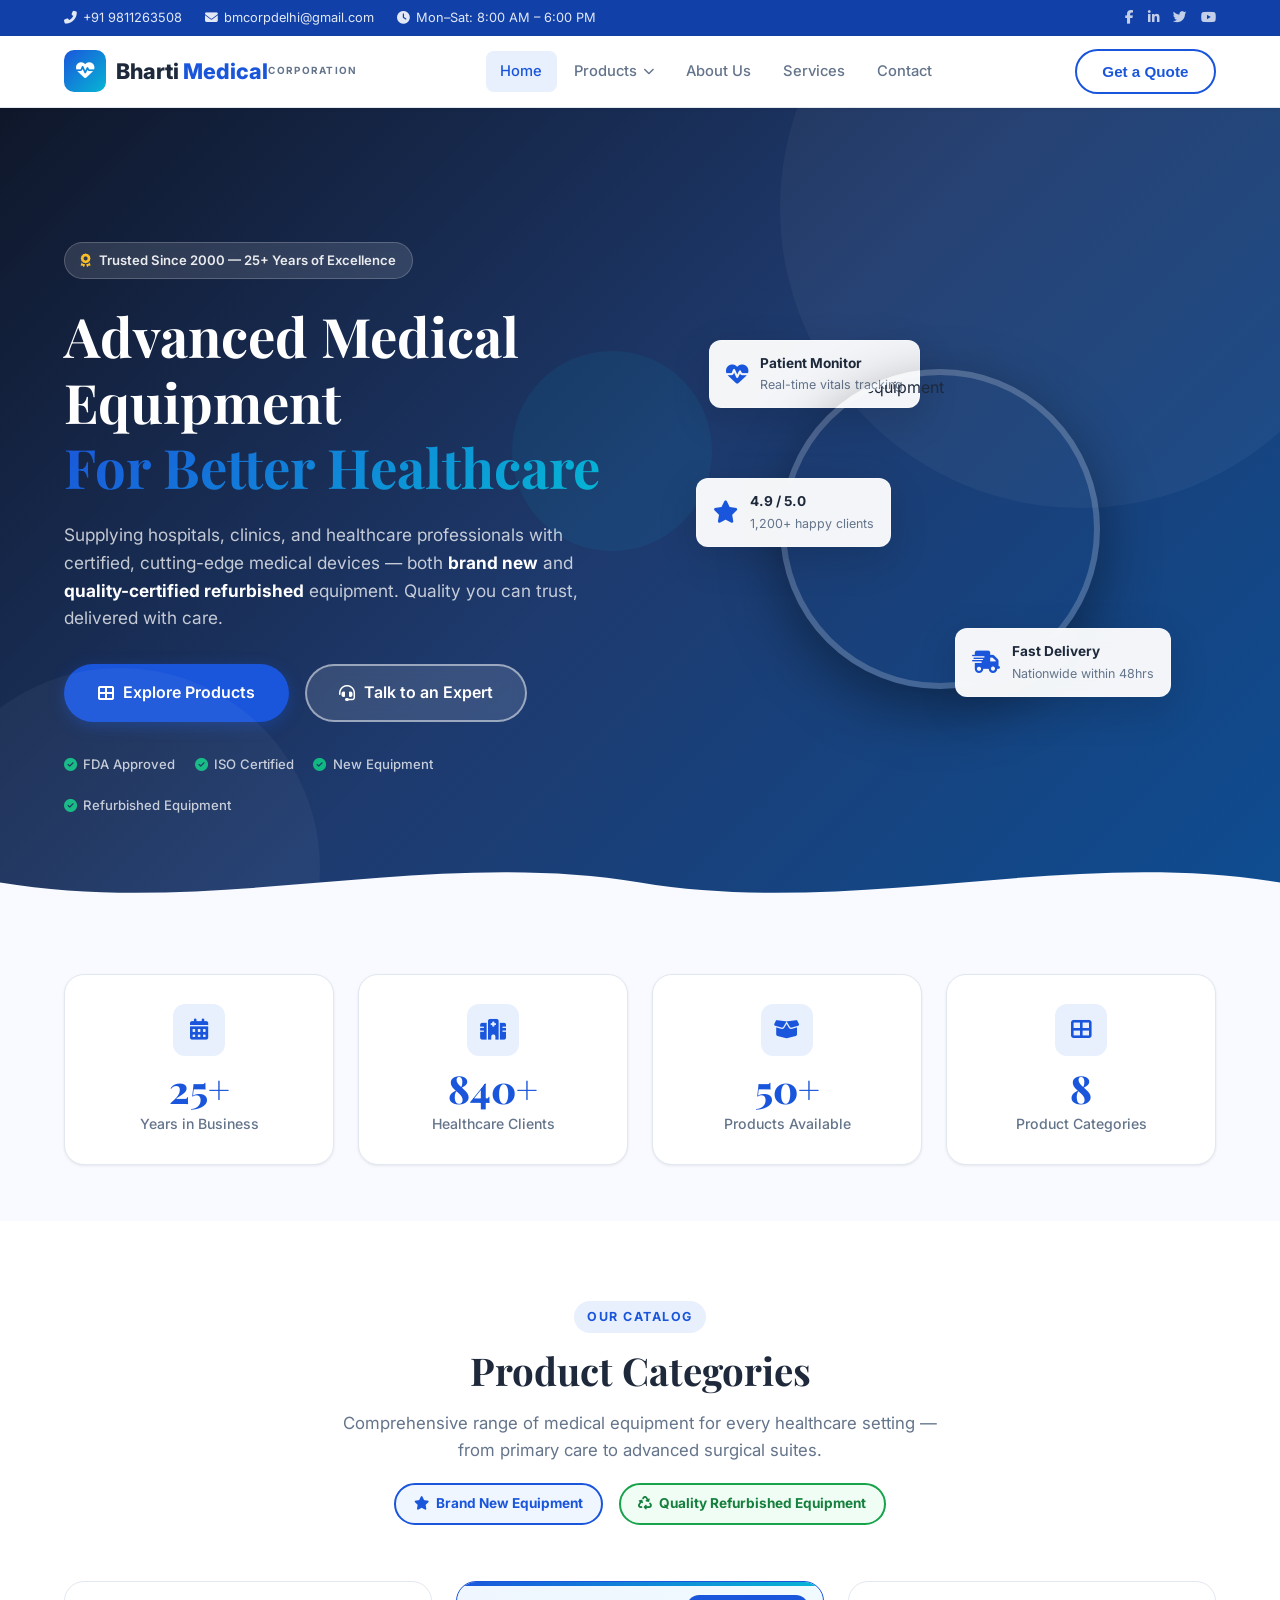
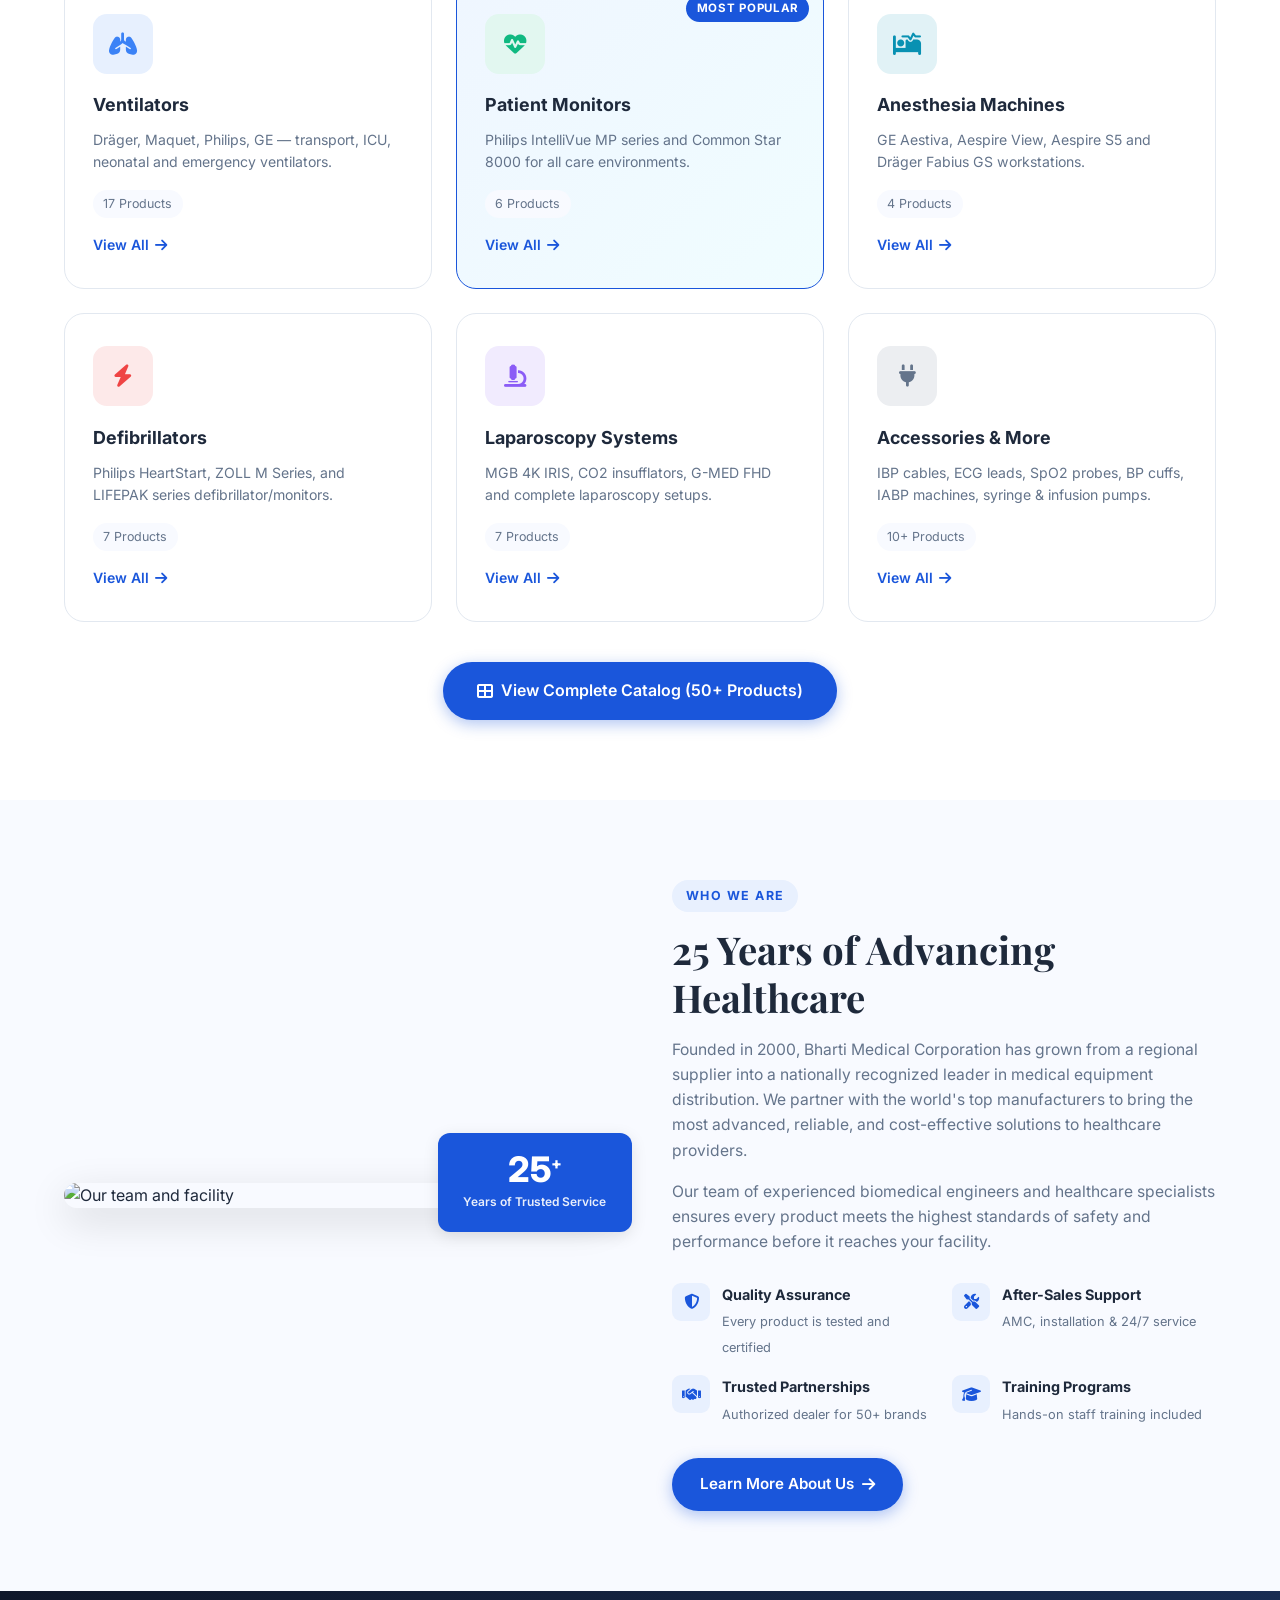
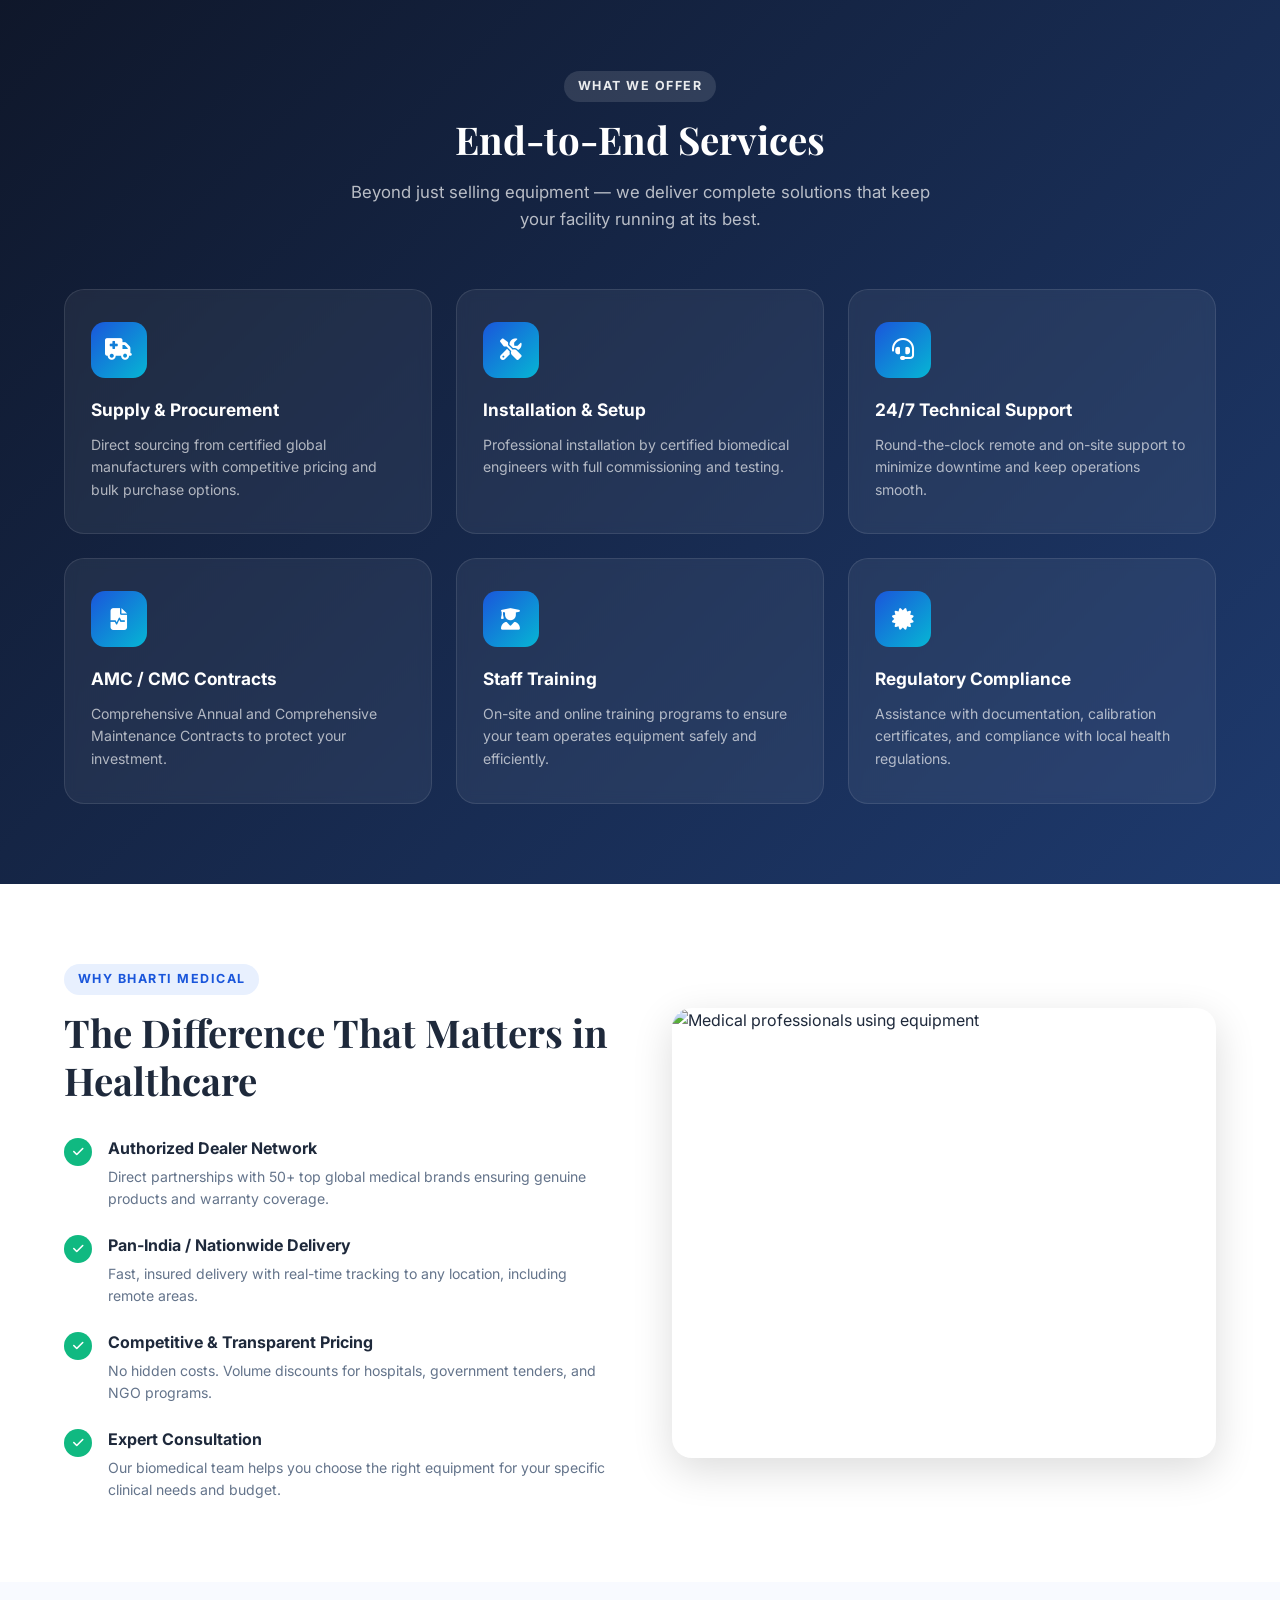
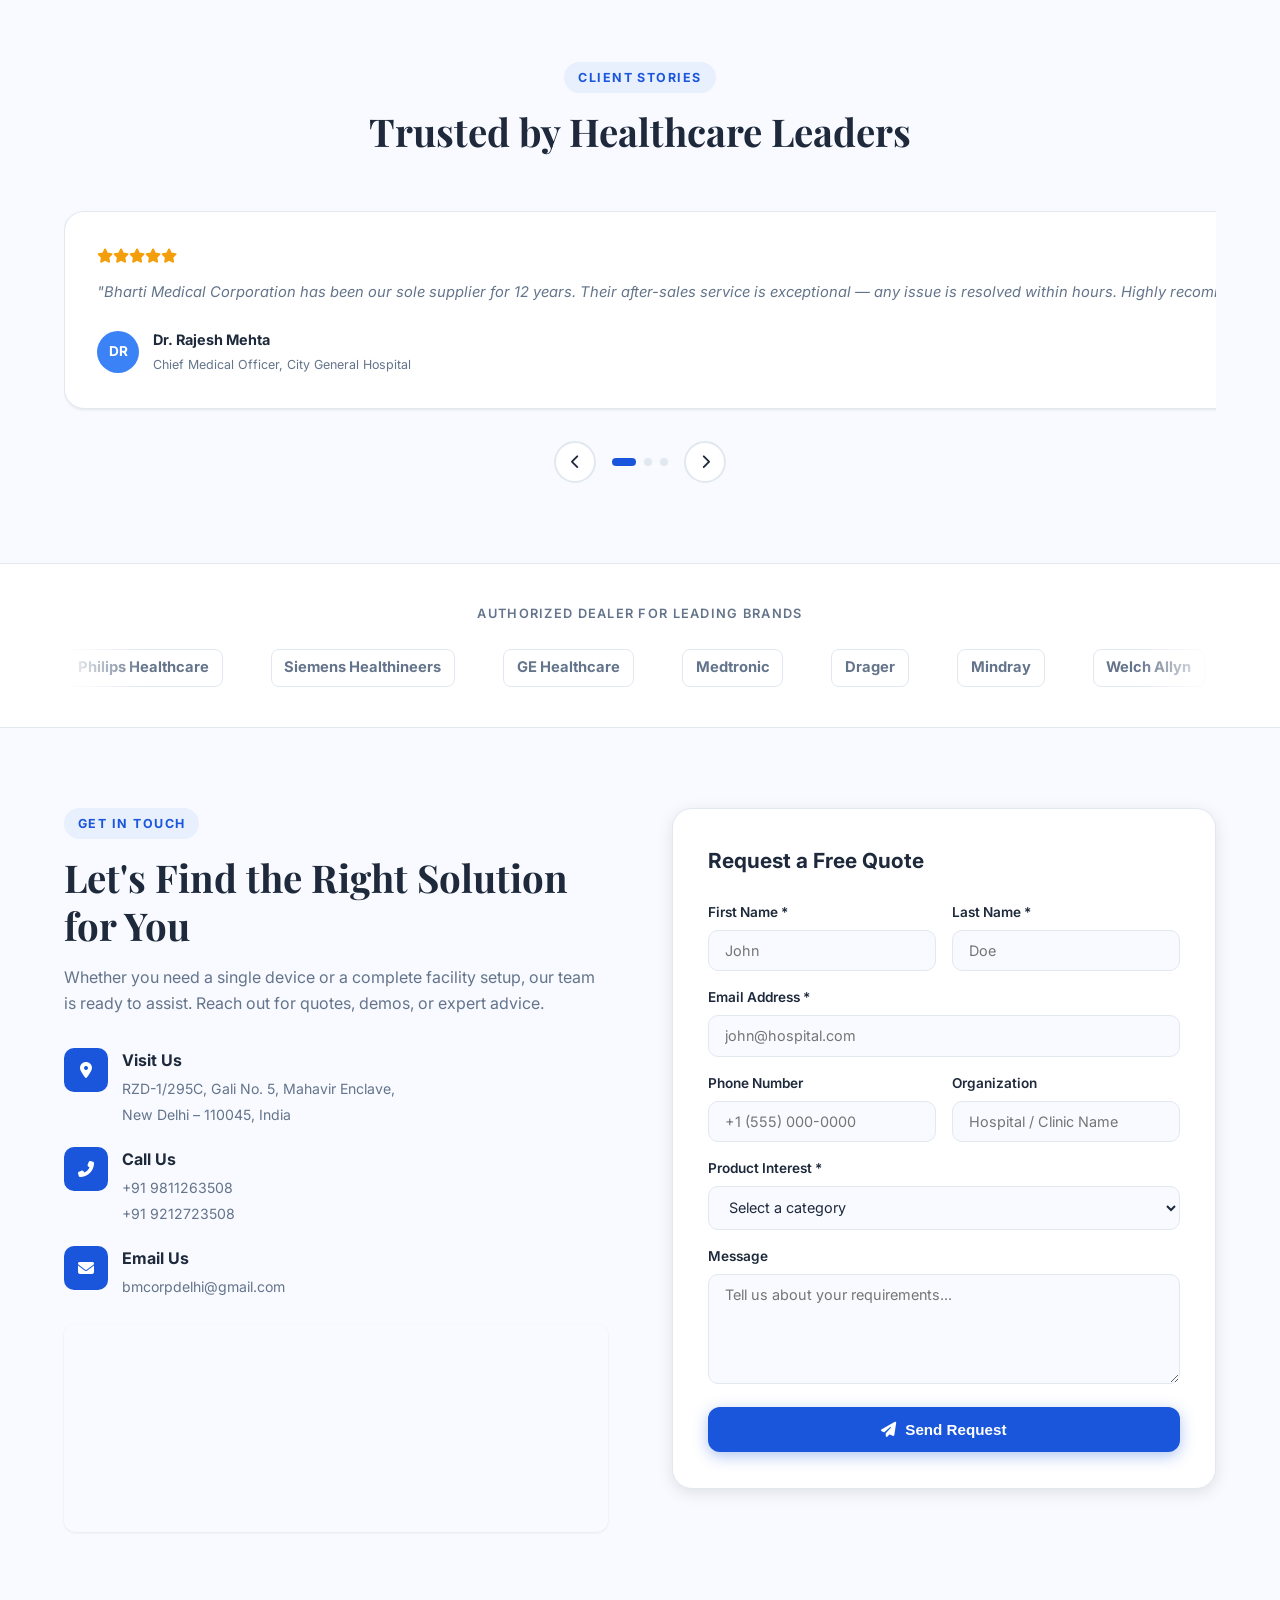
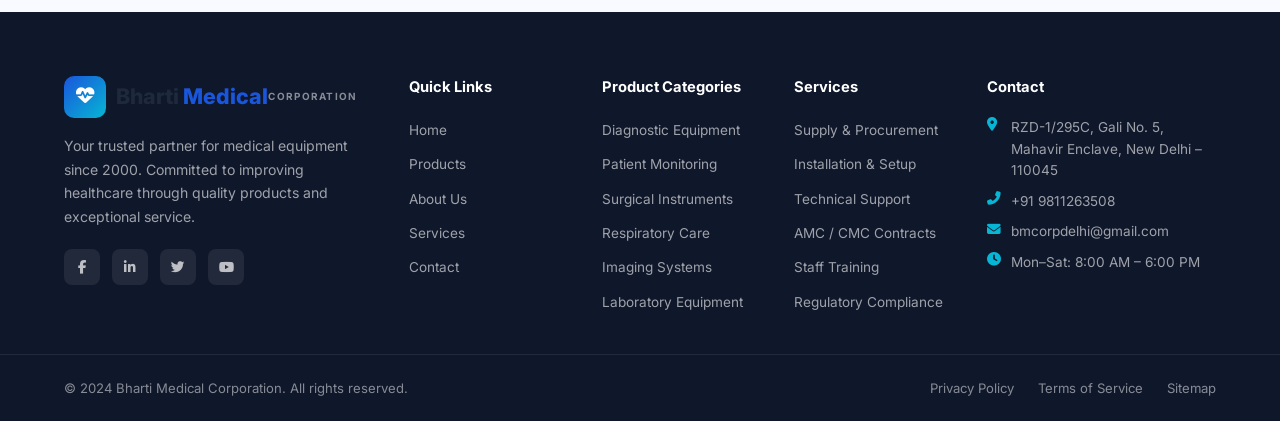
==== index.html @ f7658b6b "Initial commit" ====
<!DOCTYPE html>
<html lang="en">
<head>
  <meta charset="UTF-8" />
  <meta name="viewport" content="width=device-width, initial-scale=1.0" />
  <meta name="description" content="Bharti Medical Corporation — Trusted medical equipment supplier for over 20 years. Serving hospitals, clinics, and healthcare professionals with cutting-edge medical devices." />
  <meta name="keywords" content="medical equipment, hospital equipment, diagnostic devices, surgical instruments, healthcare supplies" />
  <title>Bharti Medical Corporation | Trusted Medical Equipment Since 2000</title>

  <!-- Fonts -->
  <link rel="preconnect" href="https://fonts.googleapis.com" />
  <link rel="preconnect" href="https://fonts.gstatic.com" crossorigin />
  <link href="https://fonts.googleapis.com/css2?family=Inter:wght@300;400;500;600;700;800&family=Playfair+Display:wght@600;700&display=swap" rel="stylesheet" />

  <!-- Icons -->
  <link rel="stylesheet" href="https://cdnjs.cloudflare.com/ajax/libs/font-awesome/6.5.0/css/all.min.css" />

  <link rel="stylesheet" href="assets/css/style.css" />
</head>
<body>

  <!-- ═══════════════════════════ TOP BAR ═══════════════════════════ -->
  <div class="topbar">
    <div class="container topbar__inner">
      <div class="topbar__left">
        <span><i class="fas fa-phone-alt"></i> <a href="tel:+919811263508" style="color:inherit;text-decoration:none;">+91 9811263508</a></span>
        <span><i class="fas fa-envelope"></i> <a href="mailto:bmcorpdelhi@gmail.com" style="color:inherit;text-decoration:none;">bmcorpdelhi@gmail.com</a></span>
        <span><i class="fas fa-clock"></i> Mon–Sat: 8:00 AM – 6:00 PM</span>
      </div>
      <div class="topbar__right">
        <a href="#" aria-label="Facebook"><i class="fab fa-facebook-f"></i></a>
        <a href="#" aria-label="LinkedIn"><i class="fab fa-linkedin-in"></i></a>
        <a href="#" aria-label="Twitter"><i class="fab fa-twitter"></i></a>
        <a href="#" aria-label="YouTube"><i class="fab fa-youtube"></i></a>
      </div>
    </div>
  </div>

  <!-- ═══════════════════════════ NAVBAR ═══════════════════════════ -->
  <header class="navbar" id="navbar">
    <div class="container navbar__inner">
      <a href="#" class="navbar__logo">
        <div class="logo-icon"><i class="fas fa-heartbeat"></i></div>
        <div class="logo-text">
          <div style="line-height:1.1;"><span class="logo-primary">Bharti</span> <span class="logo-accent">Medical</span></div>
          <div style="font-size:.62rem;letter-spacing:.13em;text-transform:uppercase;color:var(--text-muted);font-weight:700;">Corporation</div>
        </div>
      </a>

      <nav class="navbar__links" id="navLinks">
        <a href="#home">Home</a>
        <div class="nav-dropdown">
          <a href="#products">Products <i class="fas fa-chevron-down"></i></a>
          <div class="dropdown-menu">
            <a href="products.html#ventilators"><i class="fas fa-lungs"></i> Ventilators</a>
            <a href="products.html#monitors"><i class="fas fa-heart-pulse"></i> Patient Monitors</a>
            <a href="products.html#anesthesia"><i class="fas fa-procedures"></i> Anesthesia Machines</a>
            <a href="products.html#defibrillators"><i class="fas fa-bolt"></i> Defibrillators</a>
            <a href="products.html#iabp"><i class="fas fa-heart"></i> IABP Machines</a>
            <a href="products.html#laparoscopy"><i class="fas fa-microscope"></i> Laparoscopy Systems</a>
            <a href="products.html#pumps"><i class="fas fa-syringe"></i> Syringe &amp; Infusion Pumps</a>
            <a href="products.html#accessories"><i class="fas fa-plug"></i> Accessories</a>
          </div>
        </div>
        <a href="#about">About Us</a>
        <a href="#services">Services</a>
        <a href="#contact">Contact</a>
      </nav>

      <div class="navbar__actions">
        <button class="btn btn--outline" onclick="scrollTo('#contact')">Get a Quote</button>
        <button class="navbar__hamburger" id="hamburger" aria-label="Toggle menu">
          <span></span><span></span><span></span>
        </button>
      </div>
    </div>
  </header>

  <!-- ═══════════════════════════ HERO ═══════════════════════════ -->
  <section class="hero" id="home">
    <div class="hero__bg-shapes">
      <div class="shape shape-1"></div>
      <div class="shape shape-2"></div>
      <div class="shape shape-3"></div>
    </div>
    <div class="container hero__inner">
      <div class="hero__content" data-aos="fade-right">
        <div class="hero__badge">
          <i class="fas fa-award"></i> Trusted Since 2000 — 25+ Years of Excellence
        </div>
        <h1 class="hero__title">
          Advanced Medical Equipment<br />
          <span class="gradient-text">For Better Healthcare</span>
        </h1>
        <p class="hero__desc">
          Supplying hospitals, clinics, and healthcare professionals with certified, cutting-edge medical devices — both <strong style="color:#fff;">brand new</strong> and <strong style="color:#fff;">quality-certified refurbished</strong> equipment. Quality you can trust, delivered with care.
        </p>
        <div class="hero__cta">
          <a href="products.html" class="btn btn--primary btn--lg">
            <i class="fas fa-th-large"></i> Explore Products
          </a>
          <a href="#contact" class="btn btn--ghost btn--lg">
            <i class="fas fa-headset"></i> Talk to an Expert
          </a>
        </div>
        <div class="hero__certifications">
          <span><i class="fas fa-check-circle"></i> FDA Approved</span>
          <span><i class="fas fa-check-circle"></i> ISO Certified</span>
          <span><i class="fas fa-check-circle"></i> New Equipment</span>
          <span><i class="fas fa-check-circle"></i> Refurbished Equipment</span>
        </div>
      </div>
      <div class="hero__visual" data-aos="fade-left">
        <div class="hero__card-stack">
          <div class="floating-card card-1">
            <i class="fas fa-heart-pulse"></i>
            <div>
              <strong>Patient Monitor</strong>
              <span>Real-time vitals tracking</span>
            </div>
          </div>
          <div class="hero__image-circle">
            <img src="https://images.unsplash.com/photo-1584820927498-cfe5211fd8bf?w=480&q=80" alt="Medical equipment" loading="eager" />
          </div>
          <div class="floating-card card-2">
            <i class="fas fa-shipping-fast"></i>
            <div>
              <strong>Fast Delivery</strong>
              <span>Nationwide within 48hrs</span>
            </div>
          </div>
          <div class="floating-card card-3">
            <i class="fas fa-star"></i>
            <div>
              <strong>4.9 / 5.0</strong>
              <span>1,200+ happy clients</span>
            </div>
          </div>
        </div>
      </div>
    </div>
    <div class="hero__wave">
      <svg viewBox="0 0 1440 80" fill="none" xmlns="http://www.w3.org/2000/svg">
        <path d="M0,40 C240,80 480,0 720,40 C960,80 1200,0 1440,40 L1440,80 L0,80 Z" fill="#f8faff"/>
      </svg>
    </div>
  </section>

  <!-- ═══════════════════════════ STATS ═══════════════════════════ -->
  <section class="stats" id="stats">
    <div class="container stats__grid">
      <div class="stat-item" data-target="25">
        <div class="stat-icon"><i class="fas fa-calendar-alt"></i></div>
        <div class="stat-number"><span class="counter">0</span>+</div>
        <div class="stat-label">Years in Business</div>
      </div>
      <div class="stat-item" data-target="1200">
        <div class="stat-icon"><i class="fas fa-hospital"></i></div>
        <div class="stat-number"><span class="counter">0</span>+</div>
        <div class="stat-label">Healthcare Clients</div>
      </div>
      <div class="stat-item" data-target="50">
        <div class="stat-icon"><i class="fas fa-box-open"></i></div>
        <div class="stat-number"><span class="counter">0</span>+</div>
        <div class="stat-label">Products Available</div>
      </div>
      <div class="stat-item" data-target="8">
        <div class="stat-icon"><i class="fas fa-th-large"></i></div>
        <div class="stat-number"><span class="counter">0</span></div>
        <div class="stat-label">Product Categories</div>
      </div>
    </div>
  </section>

  <!-- ═══════════════════════════ PRODUCT CATEGORIES ═══════════════════════════ -->
  <section class="products" id="products">
    <div class="container">
      <div class="section-header" data-aos="fade-up">
        <span class="section-tag">Our Catalog</span>
        <h2 class="section-title">Product Categories</h2>
        <p class="section-desc">Comprehensive range of medical equipment for every healthcare setting — from primary care to advanced surgical suites.</p>
        <div class="product-type-badges">
          <span class="ptbadge ptbadge--new"><i class="fas fa-star"></i> Brand New Equipment</span>
          <span class="ptbadge ptbadge--refurb"><i class="fas fa-recycle"></i> Quality Refurbished Equipment</span>
        </div>
      </div>

      <div class="category-grid" data-aos="fade-up">
        <div class="category-card" tabindex="0" onclick="location.href='products.html#ventilators'">
          <div class="cat-icon" style="--cat-color: #3b82f6;"><i class="fas fa-lungs"></i></div>
          <h3>Ventilators</h3>
          <p>Dräger, Maquet, Philips, GE — transport, ICU, neonatal and emergency ventilators.</p>
          <span class="cat-count">17 Products</span>
          <a href="products.html#ventilators" class="cat-link">View All <i class="fas fa-arrow-right"></i></a>
        </div>
        <div class="category-card featured" tabindex="0" onclick="location.href='products.html#monitors'">
          <div class="featured-badge">Most Popular</div>
          <div class="cat-icon" style="--cat-color: #10b981;"><i class="fas fa-heart-pulse"></i></div>
          <h3>Patient Monitors</h3>
          <p>Philips IntelliVue MP series and Common Star 8000 for all care environments.</p>
          <span class="cat-count">6 Products</span>
          <a href="products.html#monitors" class="cat-link">View All <i class="fas fa-arrow-right"></i></a>
        </div>
        <div class="category-card" tabindex="0" onclick="location.href='products.html#anesthesia'">
          <div class="cat-icon" style="--cat-color: #0891b2;"><i class="fas fa-procedures"></i></div>
          <h3>Anesthesia Machines</h3>
          <p>GE Aestiva, Aespire View, Aespire S5 and Dräger Fabius GS workstations.</p>
          <span class="cat-count">4 Products</span>
          <a href="products.html#anesthesia" class="cat-link">View All <i class="fas fa-arrow-right"></i></a>
        </div>
        <div class="category-card" tabindex="0" onclick="location.href='products.html#defibrillators'">
          <div class="cat-icon" style="--cat-color: #ef4444;"><i class="fas fa-bolt"></i></div>
          <h3>Defibrillators</h3>
          <p>Philips HeartStart, ZOLL M Series, and LIFEPAK series defibrillator/monitors.</p>
          <span class="cat-count">7 Products</span>
          <a href="products.html#defibrillators" class="cat-link">View All <i class="fas fa-arrow-right"></i></a>
        </div>
        <div class="category-card" tabindex="0" onclick="location.href='products.html#laparoscopy'">
          <div class="cat-icon" style="--cat-color: #8b5cf6;"><i class="fas fa-microscope"></i></div>
          <h3>Laparoscopy Systems</h3>
          <p>MGB 4K IRIS, CO2 insufflators, G-MED FHD and complete laparoscopy setups.</p>
          <span class="cat-count">7 Products</span>
          <a href="products.html#laparoscopy" class="cat-link">View All <i class="fas fa-arrow-right"></i></a>
        </div>
        <div class="category-card" tabindex="0" onclick="location.href='products.html#accessories'">
          <div class="cat-icon" style="--cat-color: #64748b;"><i class="fas fa-plug"></i></div>
          <h3>Accessories &amp; More</h3>
          <p>IBP cables, ECG leads, SpO2 probes, BP cuffs, IABP machines, syringe &amp; infusion pumps.</p>
          <span class="cat-count">10+ Products</span>
          <a href="products.html" class="cat-link">View All <i class="fas fa-arrow-right"></i></a>
        </div>
      </div>
      <div style="text-align:center;margin-top:2.5rem;" data-aos="fade-up">
        <a href="products.html" class="btn btn--primary btn--lg">
          <i class="fas fa-th-large"></i> View Complete Catalog (50+ Products)
        </a>
      </div>
    </div>
  </section>

  <!-- ═══════════════════════════ ABOUT ═══════════════════════════ -->
  <section class="about" id="about">
    <div class="container about__inner">
      <div class="about__visual" data-aos="fade-right">
        <div class="about__img-wrap">
          <img src="https://images.unsplash.com/photo-1576091160399-112ba8d25d1d?w=560&q=80" alt="Our team and facility" loading="lazy" />
          <div class="about__experience-badge">
            <span class="exp-number">25<sup>+</sup></span>
            <span class="exp-text">Years of Trusted Service</span>
          </div>
        </div>
      </div>
      <div class="about__content" data-aos="fade-left">
        <span class="section-tag">Who We Are</span>
        <h2 class="section-title">25 Years of Advancing Healthcare</h2>
        <p>Founded in 2000, Bharti Medical Corporation has grown from a regional supplier into a nationally recognized leader in medical equipment distribution. We partner with the world's top manufacturers to bring the most advanced, reliable, and cost-effective solutions to healthcare providers.</p>
        <p>Our team of experienced biomedical engineers and healthcare specialists ensures every product meets the highest standards of safety and performance before it reaches your facility.</p>
        <div class="about__pillars">
          <div class="pillar">
            <i class="fas fa-shield-alt"></i>
            <div>
              <strong>Quality Assurance</strong>
              <span>Every product is tested and certified</span>
            </div>
          </div>
          <div class="pillar">
            <i class="fas fa-tools"></i>
            <div>
              <strong>After-Sales Support</strong>
              <span>AMC, installation & 24/7 service</span>
            </div>
          </div>
          <div class="pillar">
            <i class="fas fa-handshake"></i>
            <div>
              <strong>Trusted Partnerships</strong>
              <span>Authorized dealer for 50+ brands</span>
            </div>
          </div>
          <div class="pillar">
            <i class="fas fa-graduation-cap"></i>
            <div>
              <strong>Training Programs</strong>
              <span>Hands-on staff training included</span>
            </div>
          </div>
        </div>
        <a href="#contact" class="btn btn--primary">Learn More About Us <i class="fas fa-arrow-right"></i></a>
      </div>
    </div>
  </section>

  <!-- ═══════════════════════════ SERVICES ═══════════════════════════ -->
  <section class="services" id="services">
    <div class="container">
      <div class="section-header" data-aos="fade-up">
        <span class="section-tag">What We Offer</span>
        <h2 class="section-title">End-to-End Services</h2>
        <p class="section-desc">Beyond just selling equipment — we deliver complete solutions that keep your facility running at its best.</p>
      </div>
      <div class="services__grid" data-aos="fade-up">
        <div class="service-card">
          <div class="service-icon"><i class="fas fa-truck-medical"></i></div>
          <h3>Supply & Procurement</h3>
          <p>Direct sourcing from certified global manufacturers with competitive pricing and bulk purchase options.</p>
        </div>
        <div class="service-card">
          <div class="service-icon"><i class="fas fa-screwdriver-wrench"></i></div>
          <h3>Installation & Setup</h3>
          <p>Professional installation by certified biomedical engineers with full commissioning and testing.</p>
        </div>
        <div class="service-card">
          <div class="service-icon"><i class="fas fa-headset"></i></div>
          <h3>24/7 Technical Support</h3>
          <p>Round-the-clock remote and on-site support to minimize downtime and keep operations smooth.</p>
        </div>
        <div class="service-card">
          <div class="service-icon"><i class="fas fa-file-medical-alt"></i></div>
          <h3>AMC / CMC Contracts</h3>
          <p>Comprehensive Annual and Comprehensive Maintenance Contracts to protect your investment.</p>
        </div>
        <div class="service-card">
          <div class="service-icon"><i class="fas fa-user-graduate"></i></div>
          <h3>Staff Training</h3>
          <p>On-site and online training programs to ensure your team operates equipment safely and efficiently.</p>
        </div>
        <div class="service-card">
          <div class="service-icon"><i class="fas fa-certificate"></i></div>
          <h3>Regulatory Compliance</h3>
          <p>Assistance with documentation, calibration certificates, and compliance with local health regulations.</p>
        </div>
      </div>
    </div>
  </section>

  <!-- ═══════════════════════════ WHY CHOOSE US ═══════════════════════════ -->
  <section class="why-us">
    <div class="container why-us__inner">
      <div class="why-us__content" data-aos="fade-right">
        <span class="section-tag">Why Bharti Medical</span>
        <h2 class="section-title">The Difference That Matters in Healthcare</h2>
        <div class="why-list">
          <div class="why-item">
            <div class="why-check"><i class="fas fa-check"></i></div>
            <div>
              <strong>Authorized Dealer Network</strong>
              <p>Direct partnerships with 50+ top global medical brands ensuring genuine products and warranty coverage.</p>
            </div>
          </div>
          <div class="why-item">
            <div class="why-check"><i class="fas fa-check"></i></div>
            <div>
              <strong>Pan-India / Nationwide Delivery</strong>
              <p>Fast, insured delivery with real-time tracking to any location, including remote areas.</p>
            </div>
          </div>
          <div class="why-item">
            <div class="why-check"><i class="fas fa-check"></i></div>
            <div>
              <strong>Competitive & Transparent Pricing</strong>
              <p>No hidden costs. Volume discounts for hospitals, government tenders, and NGO programs.</p>
            </div>
          </div>
          <div class="why-item">
            <div class="why-check"><i class="fas fa-check"></i></div>
            <div>
              <strong>Expert Consultation</strong>
              <p>Our biomedical team helps you choose the right equipment for your specific clinical needs and budget.</p>
            </div>
          </div>
        </div>
      </div>
      <div class="why-us__visual" data-aos="fade-left">
        <img src="https://images.unsplash.com/photo-1559757175-0eb30cd8c063?w=560&q=80" alt="Medical professionals using equipment" loading="lazy" />
      </div>
    </div>
  </section>

  <!-- ═══════════════════════════ TESTIMONIALS ═══════════════════════════ -->
  <section class="testimonials">
    <div class="container">
      <div class="section-header" data-aos="fade-up">
        <span class="section-tag">Client Stories</span>
        <h2 class="section-title">Trusted by Healthcare Leaders</h2>
      </div>
      <div class="testimonials__slider" data-aos="fade-up">
        <div class="testimonials__track" id="testimonialTrack">
          <div class="testimonial-card">
            <div class="tcard-stars"><i class="fas fa-star"></i><i class="fas fa-star"></i><i class="fas fa-star"></i><i class="fas fa-star"></i><i class="fas fa-star"></i></div>
            <p>"Bharti Medical Corporation has been our sole supplier for 12 years. Their after-sales service is exceptional — any issue is resolved within hours. Highly recommended for any hospital procurement team."</p>
            <div class="tcard-author">
              <div class="tcard-avatar" style="background: #3b82f6;">DR</div>
              <div>
                <strong>Dr. Rajesh Mehta</strong>
                <span>Chief Medical Officer, City General Hospital</span>
              </div>
            </div>
          </div>
          <div class="testimonial-card">
            <div class="tcard-stars"><i class="fas fa-star"></i><i class="fas fa-star"></i><i class="fas fa-star"></i><i class="fas fa-star"></i><i class="fas fa-star"></i></div>
            <p>"We outfitted our entire new ICU wing through Bharti Medical Corporation. The team was professional, delivery was on time, installation flawless, and training was thorough. Couldn't ask for more."</p>
            <div class="tcard-author">
              <div class="tcard-avatar" style="background: #10b981;">SA</div>
              <div>
                <strong>Sarah Anderson</strong>
                <span>Director of Operations, LifeCare Medical Center</span>
              </div>
            </div>
          </div>
          <div class="testimonial-card">
            <div class="tcard-stars"><i class="fas fa-star"></i><i class="fas fa-star"></i><i class="fas fa-star"></i><i class="fas fa-star"></i><i class="fas fa-star-half-alt"></i></div>
            <p>"As a rural clinic with limited budget, Bharti Medical Corporation helped us find certified equipment within our price range without compromising on quality. Their consultation service is a huge value-add."</p>
            <div class="tcard-author">
              <div class="tcard-avatar" style="background: #f59e0b;">PK</div>
              <div>
                <strong>Dr. Priya Kapoor</strong>
                <span>Founder, Rural Health Initiative</span>
              </div>
            </div>
          </div>
        </div>
        <div class="testimonials__controls">
          <button class="tctl-btn" id="tPrev" aria-label="Previous"><i class="fas fa-chevron-left"></i></button>
          <div class="tctl-dots" id="tDots">
            <button class="dot active" data-idx="0"></button>
            <button class="dot" data-idx="1"></button>
            <button class="dot" data-idx="2"></button>
          </div>
          <button class="tctl-btn" id="tNext" aria-label="Next"><i class="fas fa-chevron-right"></i></button>
        </div>
      </div>
    </div>
  </section>

  <!-- ═══════════════════════════ BRANDS ═══════════════════════════ -->
  <section class="brands">
    <div class="container">
      <p class="brands__label">Authorized Dealer For Leading Brands</p>
      <div class="brands__ticker">
        <div class="brands__track" id="brandTrack">
          <span>Philips Healthcare</span>
          <span>Siemens Healthineers</span>
          <span>GE Healthcare</span>
          <span>Medtronic</span>
          <span>Drager</span>
          <span>Mindray</span>
          <span>Welch Allyn</span>
          <span>Stryker</span>
          <span>BD Medical</span>
          <span>3M Healthcare</span>
          <span>Philips Healthcare</span>
          <span>Siemens Healthineers</span>
          <span>GE Healthcare</span>
          <span>Medtronic</span>
          <span>Drager</span>
          <span>Mindray</span>
          <span>Welch Allyn</span>
          <span>Stryker</span>
          <span>BD Medical</span>
          <span>3M Healthcare</span>
        </div>
      </div>
    </div>
  </section>

  <!-- ═══════════════════════════ CONTACT ═══════════════════════════ -->
  <section class="contact" id="contact">
    <div class="container contact__inner">
      <div class="contact__info" data-aos="fade-right">
        <span class="section-tag">Get In Touch</span>
        <h2 class="section-title">Let's Find the Right Solution for You</h2>
        <p>Whether you need a single device or a complete facility setup, our team is ready to assist. Reach out for quotes, demos, or expert advice.</p>
        <div class="contact-details">
          <div class="contact-detail">
            <div class="cd-icon"><i class="fas fa-map-marker-alt"></i></div>
            <div>
              <strong>Visit Us</strong>
              <span>RZD-1/295C, Gali No. 5, Mahavir Enclave,<br />New Delhi – 110045, India</span>
            </div>
          </div>
          <div class="contact-detail">
            <div class="cd-icon"><i class="fas fa-phone-alt"></i></div>
            <div>
              <strong>Call Us</strong>
              <span><a href="tel:+919811263508" style="color:inherit;text-decoration:none;">+91 9811263508</a><br /><a href="tel:+919212723508" style="color:inherit;text-decoration:none;">+91 9212723508</a></span>
            </div>
          </div>
          <div class="contact-detail">
            <div class="cd-icon"><i class="fas fa-envelope"></i></div>
            <div>
              <strong>Email Us</strong>
              <span><a href="mailto:bmcorpdelhi@gmail.com" style="color:inherit;text-decoration:none;">bmcorpdelhi@gmail.com</a></span>
            </div>
          </div>
        </div>
        <div class="contact-map">
          <iframe
            src="https://maps.google.com/maps?q=Mahavir+Enclave+New+Delhi+110045&output=embed&z=15"
            width="100%" height="200" style="border:0;border-radius:12px;" allowfullscreen
            loading="lazy" referrerpolicy="no-referrer-when-downgrade" title="Office Location">
          </iframe>
        </div>
      </div>

      <form class="contact__form" id="contactForm" data-aos="fade-left" novalidate>
        <h3>Request a Free Quote</h3>
        <div class="form-row">
          <div class="form-group">
            <label for="fname">First Name *</label>
            <input type="text" id="fname" name="fname" placeholder="John" required />
          </div>
          <div class="form-group">
            <label for="lname">Last Name *</label>
            <input type="text" id="lname" name="lname" placeholder="Doe" required />
          </div>
        </div>
        <div class="form-group">
          <label for="email">Email Address *</label>
          <input type="email" id="email" name="email" placeholder="john@hospital.com" required />
        </div>
        <div class="form-row">
          <div class="form-group">
            <label for="phone">Phone Number</label>
            <input type="tel" id="phone" name="phone" placeholder="+1 (555) 000-0000" />
          </div>
          <div class="form-group">
            <label for="org">Organization</label>
            <input type="text" id="org" name="org" placeholder="Hospital / Clinic Name" />
          </div>
        </div>
        <div class="form-group">
          <label for="interest">Product Interest *</label>
          <select id="interest" name="interest" required>
            <option value="" disabled selected>Select a category</option>
            <option>Diagnostic Equipment</option>
            <option>Patient Monitoring</option>
            <option>Surgical Instruments</option>
            <option>Respiratory Care</option>
            <option>Imaging Systems</option>
            <option>Laboratory Equipment</option>
            <option>Other / Multiple Categories</option>
          </select>
        </div>
        <div class="form-group">
          <label for="message">Message</label>
          <textarea id="message" name="message" rows="4" placeholder="Tell us about your requirements..."></textarea>
        </div>
        <button type="submit" class="btn btn--primary btn--block">
          <i class="fas fa-paper-plane"></i> Send Request
        </button>
        <div class="form-success" id="formSuccess">
          <i class="fas fa-check-circle"></i> Thank you! We'll get back to you within 24 hours.
        </div>
      </form>
    </div>
  </section>

  <!-- ═══════════════════════════ FOOTER ═══════════════════════════ -->
  <footer class="footer">
    <div class="footer__top">
      <div class="container footer__grid">
        <div class="footer-col footer-col--brand">
          <div class="navbar__logo" style="margin-bottom: 1rem;">
            <div class="logo-icon"><i class="fas fa-heartbeat"></i></div>
            <div class="logo-text">
              <div style="line-height:1.1;"><span class="logo-primary">Bharti</span> <span class="logo-accent">Medical</span></div>
              <div style="font-size:.62rem;letter-spacing:.13em;text-transform:uppercase;color:rgba(255,255,255,.5);font-weight:700;">Corporation</div>
            </div>
          </div>
          <p>Your trusted partner for medical equipment since 2000. Committed to improving healthcare through quality products and exceptional service.</p>
          <div class="footer-socials">
            <a href="#" aria-label="Facebook"><i class="fab fa-facebook-f"></i></a>
            <a href="#" aria-label="LinkedIn"><i class="fab fa-linkedin-in"></i></a>
            <a href="#" aria-label="Twitter"><i class="fab fa-twitter"></i></a>
            <a href="#" aria-label="YouTube"><i class="fab fa-youtube"></i></a>
          </div>
        </div>
        <div class="footer-col">
          <h4>Quick Links</h4>
          <ul>
            <li><a href="#home">Home</a></li>
            <li><a href="#products">Products</a></li>
            <li><a href="#about">About Us</a></li>
            <li><a href="#services">Services</a></li>
            <li><a href="#contact">Contact</a></li>
          </ul>
        </div>
        <div class="footer-col">
          <h4>Product Categories</h4>
          <ul>
            <li><a href="#products">Diagnostic Equipment</a></li>
            <li><a href="#products">Patient Monitoring</a></li>
            <li><a href="#products">Surgical Instruments</a></li>
            <li><a href="#products">Respiratory Care</a></li>
            <li><a href="#products">Imaging Systems</a></li>
            <li><a href="#products">Laboratory Equipment</a></li>
          </ul>
        </div>
        <div class="footer-col">
          <h4>Services</h4>
          <ul>
            <li><a href="#services">Supply & Procurement</a></li>
            <li><a href="#services">Installation & Setup</a></li>
            <li><a href="#services">Technical Support</a></li>
            <li><a href="#services">AMC / CMC Contracts</a></li>
            <li><a href="#services">Staff Training</a></li>
            <li><a href="#services">Regulatory Compliance</a></li>
          </ul>
        </div>
        <div class="footer-col">
          <h4>Contact</h4>
          <ul class="footer-contact">
            <li><i class="fas fa-map-marker-alt"></i> RZD-1/295C, Gali No. 5,<br />Mahavir Enclave, New Delhi – 110045</li>
            <li><i class="fas fa-phone-alt"></i> <a href="tel:+919811263508" style="color:inherit;text-decoration:none;">+91 9811263508</a></li>
            <li><i class="fas fa-envelope"></i> <a href="mailto:bmcorpdelhi@gmail.com" style="color:inherit;text-decoration:none;">bmcorpdelhi@gmail.com</a></li>
            <li><i class="fas fa-clock"></i> Mon–Sat: 8:00 AM – 6:00 PM</li>
          </ul>
        </div>
      </div>
    </div>
    <div class="footer__bottom">
      <div class="container footer__bottom-inner">
        <p>© 2024 Bharti Medical Corporation. All rights reserved.</p>
        <div class="footer-legal">
          <a href="#">Privacy Policy</a>
          <a href="#">Terms of Service</a>
          <a href="#">Sitemap</a>
        </div>
      </div>
    </div>
  </footer>

  <!-- Back to Top -->
  <button class="back-to-top" id="backToTop" aria-label="Back to top">
    <i class="fas fa-chevron-up"></i>
  </button>

  <script src="assets/js/main.js"></script>
</body>
</html>
---- assets/css/style.css ----
/* ═══════════════════════════════════════════════════════════
   Bharti Medical Corporation — Main Stylesheet
   ═══════════════════════════════════════════════════════════ */

/* ── VARIABLES ─────────────────────────────────────────── */
:root {
  --primary:       #1a56db;
  --primary-dark:  #1140a8;
  --primary-light: #e8f0fe;
  --accent:        #06b6d4;
  --accent-dark:   #0891b2;
  --green:         #10b981;
  --bg:            #f8faff;
  --white:         #ffffff;
  --text:          #1e293b;
  --text-muted:    #64748b;
  --border:        #e2e8f0;
  --shadow-sm:     0 1px 3px rgba(0,0,0,.08);
  --shadow-md:     0 4px 16px rgba(0,0,0,.10);
  --shadow-lg:     0 12px 40px rgba(0,0,0,.14);
  --radius:        12px;
  --radius-lg:     20px;
  --transition:    .3s cubic-bezier(.4,0,.2,1);
}

/* ── RESET & BASE ─────────────────────────────────────── */
*, *::before, *::after { box-sizing: border-box; margin: 0; padding: 0; }

html { scroll-behavior: smooth; font-size: 16px; }

body {
  font-family: 'Inter', sans-serif;
  color: var(--text);
  background: var(--white);
  line-height: 1.6;
  overflow-x: hidden;
}

img { max-width: 100%; display: block; }
a { text-decoration: none; color: inherit; }
ul { list-style: none; }

.container {
  max-width: 1200px;
  margin: 0 auto;
  padding: 0 1.5rem;
}

/* ── TYPOGRAPHY UTILITIES ─────────────────────────────── */
.section-tag {
  display: inline-block;
  font-size: .78rem;
  font-weight: 700;
  text-transform: uppercase;
  letter-spacing: .12em;
  color: var(--primary);
  background: var(--primary-light);
  padding: .35rem .85rem;
  border-radius: 50px;
  margin-bottom: .85rem;
}

.section-title {
  font-family: 'Playfair Display', serif;
  font-size: clamp(1.8rem, 3vw, 2.6rem);
  font-weight: 700;
  color: var(--text);
  line-height: 1.25;
  margin-bottom: 1rem;
}

.section-desc {
  color: var(--text-muted);
  font-size: 1.05rem;
  max-width: 600px;
  margin: 0 auto;
}

.section-header {
  text-align: center;
  margin-bottom: 3.5rem;
}

.gradient-text {
  background: linear-gradient(135deg, var(--primary) 0%, var(--accent) 100%);
  -webkit-background-clip: text;
  -webkit-text-fill-color: transparent;
  background-clip: text;
}

/* ── BUTTONS ──────────────────────────────────────────── */
.btn {
  display: inline-flex;
  align-items: center;
  gap: .55rem;
  padding: .75rem 1.6rem;
  border-radius: 50px;
  font-size: .95rem;
  font-weight: 600;
  cursor: pointer;
  transition: var(--transition);
  border: 2px solid transparent;
  white-space: nowrap;
}

.btn--primary {
  background: var(--primary);
  color: var(--white);
  box-shadow: 0 4px 15px rgba(26,86,219,.35);
}
.btn--primary:hover {
  background: var(--primary-dark);
  box-shadow: 0 6px 24px rgba(26,86,219,.45);
  transform: translateY(-2px);
}

.btn--outline {
  border-color: var(--primary);
  color: var(--primary);
  background: transparent;
}
.btn--outline:hover {
  background: var(--primary);
  color: var(--white);
  transform: translateY(-2px);
}

.btn--ghost {
  border-color: rgba(255,255,255,.5);
  color: var(--white);
  background: rgba(255,255,255,.12);
  backdrop-filter: blur(8px);
}
.btn--ghost:hover {
  background: rgba(255,255,255,.25);
  border-color: var(--white);
  transform: translateY(-2px);
}

.btn--lg  { padding: .9rem 2rem; font-size: 1rem; }
.btn--block { width: 100%; justify-content: center; border-radius: var(--radius); }

/* ── TOP BAR ──────────────────────────────────────────── */
.topbar {
  background: var(--primary-dark);
  color: rgba(255,255,255,.88);
  font-size: .8rem;
  padding: .45rem 0;
}
.topbar__inner {
  display: flex;
  justify-content: space-between;
  align-items: center;
  flex-wrap: wrap;
  gap: .5rem;
}
.topbar__left { display: flex; gap: 1.4rem; flex-wrap: wrap; }
.topbar__left span { display: flex; align-items: center; gap: .4rem; }
.topbar__right { display: flex; gap: .85rem; }
.topbar__right a { color: rgba(255,255,255,.75); transition: var(--transition); font-size: .85rem; }
.topbar__right a:hover { color: var(--white); }

/* ── NAVBAR ───────────────────────────────────────────── */
.navbar {
  position: sticky;
  top: 0;
  z-index: 1000;
  background: var(--white);
  border-bottom: 1px solid var(--border);
  box-shadow: var(--shadow-sm);
  transition: var(--transition);
}
.navbar.scrolled {
  box-shadow: var(--shadow-md);
}
.navbar__inner {
  display: flex;
  align-items: center;
  justify-content: space-between;
  padding-top: .8rem;
  padding-bottom: .8rem;
  gap: 1rem;
}

.navbar__logo {
  display: flex;
  align-items: center;
  gap: .65rem;
  flex-shrink: 0;
}
.logo-icon {
  width: 42px; height: 42px;
  background: linear-gradient(135deg, var(--primary), var(--accent));
  border-radius: 10px;
  display: flex; align-items: center; justify-content: center;
  color: white; font-size: 1.15rem;
}
.logo-text { display: flex; align-items: center; }
.logo-primary { font-size: 1.35rem; font-weight: 800; color: var(--text); }
.logo-accent   { font-size: 1.35rem; font-weight: 800; color: var(--primary); }

.navbar__links {
  display: flex;
  align-items: center;
  gap: .2rem;
}
.navbar__links > a, .nav-dropdown > a {
  padding: .55rem .9rem;
  border-radius: 8px;
  font-size: .92rem;
  font-weight: 500;
  color: var(--text-muted);
  transition: var(--transition);
  display: flex; align-items: center; gap: .35rem;
}
.navbar__links > a:hover, .nav-dropdown > a:hover, .navbar__links > a.active {
  color: var(--primary);
  background: var(--primary-light);
}
.nav-dropdown > a .fa-chevron-down { font-size: .7rem; transition: var(--transition); }

.nav-dropdown {
  position: relative;
}
.dropdown-menu {
  position: absolute;
  top: calc(100% + .5rem);
  left: 0;
  background: var(--white);
  border: 1px solid var(--border);
  border-radius: var(--radius);
  box-shadow: var(--shadow-lg);
  min-width: 240px;
  padding: .5rem;
  opacity: 0;
  pointer-events: none;
  transform: translateY(-8px);
  transition: var(--transition);
  z-index: 100;
}
.nav-dropdown:hover .dropdown-menu {
  opacity: 1;
  pointer-events: all;
  transform: translateY(0);
}
.nav-dropdown:hover > a .fa-chevron-down {
  transform: rotate(180deg);
}
.dropdown-menu a {
  display: flex;
  align-items: center;
  gap: .65rem;
  padding: .6rem .85rem;
  border-radius: 8px;
  font-size: .88rem;
  color: var(--text-muted);
  transition: var(--transition);
}
.dropdown-menu a i { color: var(--primary); width: 16px; text-align: center; }
.dropdown-menu a:hover { background: var(--primary-light); color: var(--primary); }

.navbar__actions { display: flex; align-items: center; gap: .75rem; }

.navbar__hamburger {
  display: none;
  flex-direction: column;
  gap: 5px;
  padding: .4rem;
  background: none;
  border: none;
  cursor: pointer;
}
.navbar__hamburger span {
  display: block;
  width: 24px; height: 2.5px;
  background: var(--text);
  border-radius: 2px;
  transition: var(--transition);
}
.navbar__hamburger.open span:nth-child(1) { transform: translateY(7.5px) rotate(45deg); }
.navbar__hamburger.open span:nth-child(2) { opacity: 0; }
.navbar__hamburger.open span:nth-child(3) { transform: translateY(-7.5px) rotate(-45deg); }

/* ── HERO ─────────────────────────────────────────────── */
.hero {
  position: relative;
  background: linear-gradient(135deg, #0f172a 0%, #1e3a6e 50%, #0e4d92 100%);
  min-height: 90vh;
  display: flex;
  align-items: center;
  overflow: hidden;
  padding: 5rem 0 3rem;
}

.hero__bg-shapes { position: absolute; inset: 0; overflow: hidden; pointer-events: none; }
.shape {
  position: absolute;
  border-radius: 50%;
  background: rgba(255,255,255,.04);
}
.shape-1 { width: 600px; height: 600px; top: -200px; right: -100px; }
.shape-2 { width: 400px; height: 400px; bottom: -150px; left: -80px; }
.shape-3 { width: 200px; height: 200px; top: 30%; left: 40%; background: rgba(6,182,212,.08); }

.hero__inner {
  display: grid;
  grid-template-columns: 1fr 1fr;
  gap: 3rem;
  align-items: center;
}

.hero__badge {
  display: inline-flex;
  align-items: center;
  gap: .5rem;
  background: rgba(255,255,255,.12);
  border: 1px solid rgba(255,255,255,.2);
  color: rgba(255,255,255,.9);
  font-size: .82rem;
  font-weight: 600;
  padding: .45rem 1rem;
  border-radius: 50px;
  margin-bottom: 1.5rem;
  backdrop-filter: blur(6px);
}
.hero__badge i { color: #fbbf24; }

.hero__title {
  font-family: 'Playfair Display', serif;
  font-size: clamp(2.2rem, 4.5vw, 3.4rem);
  font-weight: 700;
  color: var(--white);
  line-height: 1.2;
  margin-bottom: 1.4rem;
}

.hero__desc {
  font-size: 1.08rem;
  color: rgba(255,255,255,.75);
  max-width: 520px;
  margin-bottom: 2rem;
}

.hero__cta {
  display: flex;
  gap: 1rem;
  flex-wrap: wrap;
  margin-bottom: 2rem;
}

.hero__certifications {
  display: flex;
  gap: 1.2rem;
  flex-wrap: wrap;
}
.hero__certifications span {
  display: flex;
  align-items: center;
  gap: .4rem;
  color: rgba(255,255,255,.75);
  font-size: .82rem;
  font-weight: 500;
}
.hero__certifications i { color: var(--green); }

/* Hero Visual */
.hero__visual { position: relative; display: flex; justify-content: center; align-items: center; }

.hero__card-stack {
  position: relative;
  width: 420px;
  height: 420px;
}

.hero__image-circle {
  width: 320px; height: 320px;
  border-radius: 50%;
  overflow: hidden;
  position: absolute;
  top: 50%; left: 50%;
  transform: translate(-50%,-50%);
  border: 6px solid rgba(255,255,255,.2);
  box-shadow: 0 20px 60px rgba(0,0,0,.4);
}
.hero__image-circle img { width: 100%; height: 100%; object-fit: cover; }

.floating-card {
  position: absolute;
  background: rgba(255,255,255,.95);
  backdrop-filter: blur(12px);
  border: 1px solid rgba(255,255,255,.3);
  border-radius: var(--radius);
  padding: .75rem 1rem;
  display: flex;
  align-items: center;
  gap: .75rem;
  box-shadow: var(--shadow-lg);
  font-size: .82rem;
  animation: floatCard 3s ease-in-out infinite;
}
.floating-card i { font-size: 1.4rem; color: var(--primary); flex-shrink: 0; }
.floating-card strong { display: block; font-weight: 700; font-size: .85rem; color: var(--text); }
.floating-card span  { color: var(--text-muted); font-size: .78rem; }

.card-1 { top: 5%;  left: -5%;  animation-delay: 0s; }
.card-2 { bottom: 10%; right: -5%; animation-delay: 1s; }
.card-3 { top: 38%; left: -8%; animation-delay: 2s; }

@keyframes floatCard {
  0%,100% { transform: translateY(0); }
  50%      { transform: translateY(-8px); }
}

.hero__wave {
  position: absolute;
  bottom: 0; left: 0; right: 0;
  line-height: 0;
}

/* ── STATS ────────────────────────────────────────────── */
.stats {
  background: var(--bg);
  padding: 3.5rem 0;
}
.stats__grid {
  display: grid;
  grid-template-columns: repeat(4, 1fr);
  gap: 1.5rem;
}
.stat-item {
  text-align: center;
  padding: 1.8rem 1rem;
  background: var(--white);
  border-radius: var(--radius-lg);
  border: 1px solid var(--border);
  box-shadow: var(--shadow-sm);
  transition: var(--transition);
}
.stat-item:hover { transform: translateY(-4px); box-shadow: var(--shadow-md); }
.stat-icon {
  width: 52px; height: 52px;
  background: var(--primary-light);
  border-radius: 12px;
  display: flex; align-items: center; justify-content: center;
  margin: 0 auto .85rem;
  font-size: 1.3rem;
  color: var(--primary);
}
.stat-number {
  font-size: 2.4rem;
  font-weight: 800;
  color: var(--primary);
  font-family: 'Playfair Display', serif;
  line-height: 1;
  margin-bottom: .35rem;
}
.stat-label {
  font-size: .88rem;
  color: var(--text-muted);
  font-weight: 500;
}

/* ── PRODUCTS ─────────────────────────────────────────── */
.products {
  padding: 5rem 0;
  background: var(--white);
}
.category-grid {
  display: grid;
  grid-template-columns: repeat(3, 1fr);
  gap: 1.5rem;
}
.category-card {
  position: relative;
  background: var(--white);
  border: 1.5px solid var(--border);
  border-radius: var(--radius-lg);
  padding: 2rem 1.75rem;
  transition: var(--transition);
  cursor: pointer;
  overflow: hidden;
}
.category-card::before {
  content: '';
  position: absolute;
  top: 0; left: 0; right: 0;
  height: 4px;
  background: linear-gradient(90deg, var(--primary), var(--accent));
  transform: scaleX(0);
  transform-origin: left;
  transition: var(--transition);
}
.category-card:hover, .category-card:focus {
  border-color: var(--primary);
  transform: translateY(-6px);
  box-shadow: var(--shadow-lg);
}
.category-card:hover::before, .category-card:focus::before { transform: scaleX(1); }
.category-card.featured { border-color: var(--primary); background: linear-gradient(135deg, #eff6ff, #f0fdff); }
.category-card.featured::before { transform: scaleX(1); }

.featured-badge {
  position: absolute; top: .85rem; right: .85rem;
  background: var(--primary);
  color: white;
  font-size: .72rem;
  font-weight: 700;
  padding: .25rem .65rem;
  border-radius: 50px;
  text-transform: uppercase;
  letter-spacing: .06em;
}

.cat-icon {
  width: 60px; height: 60px;
  background: color-mix(in srgb, var(--cat-color) 12%, white);
  border-radius: 14px;
  display: flex; align-items: center; justify-content: center;
  font-size: 1.4rem;
  color: var(--cat-color);
  margin-bottom: 1.1rem;
}

.category-card h3 { font-size: 1.12rem; font-weight: 700; margin-bottom: .55rem; }
.category-card p  { font-size: .88rem; color: var(--text-muted); margin-bottom: 1rem; }
.cat-count {
  display: inline-block;
  font-size: .78rem;
  color: var(--text-muted);
  background: var(--bg);
  padding: .25rem .65rem;
  border-radius: 50px;
  margin-bottom: 1rem;
}
.cat-link {
  display: flex;
  align-items: center;
  gap: .35rem;
  font-size: .88rem;
  font-weight: 600;
  color: var(--primary);
  transition: var(--transition);
}
.cat-link:hover { gap: .65rem; }

/* ── ABOUT ────────────────────────────────────────────── */
.about {
  padding: 5rem 0;
  background: var(--bg);
}
.about__inner {
  display: grid;
  grid-template-columns: 1fr 1fr;
  gap: 4rem;
  align-items: center;
}
.about__img-wrap {
  position: relative;
  border-radius: var(--radius-lg);
  overflow: visible;
}
.about__img-wrap img {
  width: 100%;
  border-radius: var(--radius-lg);
  box-shadow: var(--shadow-lg);
}
.about__experience-badge {
  position: absolute;
  bottom: -1.5rem;
  right: -1.5rem;
  background: var(--primary);
  color: white;
  padding: 1.2rem 1.6rem;
  border-radius: var(--radius);
  text-align: center;
  box-shadow: var(--shadow-md);
}
.exp-number { display: block; font-size: 2.2rem; font-weight: 800; line-height: 1; }
.exp-number sup { font-size: 1rem; }
.exp-text { font-size: .75rem; font-weight: 600; opacity: .9; }

.about__content p {
  color: var(--text-muted);
  margin-bottom: 1rem;
  font-size: .98rem;
}
.about__pillars {
  display: grid;
  grid-template-columns: 1fr 1fr;
  gap: 1rem;
  margin: 1.8rem 0 2rem;
}
.pillar {
  display: flex;
  gap: .75rem;
  align-items: flex-start;
}
.pillar > i {
  width: 38px; height: 38px; flex-shrink: 0;
  background: var(--primary-light);
  color: var(--primary);
  border-radius: 9px;
  display: flex; align-items: center; justify-content: center;
  font-size: .95rem;
}
.pillar strong { display: block; font-weight: 700; font-size: .9rem; margin-bottom: .15rem; }
.pillar span { font-size: .8rem; color: var(--text-muted); }

/* ── SERVICES ─────────────────────────────────────────── */
.services {
  padding: 5rem 0;
  background: linear-gradient(135deg, #0f172a 0%, #1e3a6e 100%);
  color: white;
}
.services .section-tag { background: rgba(255,255,255,.12); color: rgba(255,255,255,.9); }
.services .section-title { color: white; }
.services .section-desc { color: rgba(255,255,255,.7); }
.services__grid {
  display: grid;
  grid-template-columns: repeat(3, 1fr);
  gap: 1.5rem;
}
.service-card {
  background: rgba(255,255,255,.06);
  border: 1px solid rgba(255,255,255,.1);
  border-radius: var(--radius-lg);
  padding: 2rem 1.6rem;
  transition: var(--transition);
  backdrop-filter: blur(6px);
}
.service-card:hover {
  background: rgba(255,255,255,.12);
  transform: translateY(-5px);
  border-color: rgba(6,182,212,.5);
}
.service-icon {
  width: 56px; height: 56px;
  background: linear-gradient(135deg, var(--primary), var(--accent));
  border-radius: 14px;
  display: flex; align-items: center; justify-content: center;
  font-size: 1.35rem;
  color: white;
  margin-bottom: 1.1rem;
}
.service-card h3 { font-size: 1.08rem; font-weight: 700; margin-bottom: .65rem; color: white; }
.service-card p  { font-size: .88rem; color: rgba(255,255,255,.65); }

/* ── WHY US ───────────────────────────────────────────── */
.why-us {
  padding: 5rem 0;
  background: var(--white);
}
.why-us__inner {
  display: grid;
  grid-template-columns: 1fr 1fr;
  gap: 4rem;
  align-items: center;
}
.why-list { margin-top: 2rem; display: flex; flex-direction: column; gap: 1.4rem; }
.why-item { display: flex; gap: 1rem; align-items: flex-start; }
.why-check {
  width: 28px; height: 28px; flex-shrink: 0;
  background: var(--green);
  border-radius: 50%;
  display: flex; align-items: center; justify-content: center;
  color: white; font-size: .75rem;
  margin-top: .1rem;
}
.why-item strong { display: block; font-weight: 700; margin-bottom: .25rem; }
.why-item p { font-size: .88rem; color: var(--text-muted); }

.why-us__visual {
  border-radius: var(--radius-lg);
  overflow: hidden;
  box-shadow: var(--shadow-lg);
}
.why-us__visual img { width: 100%; height: 450px; object-fit: cover; }

/* ── TESTIMONIALS ─────────────────────────────────────── */
.testimonials {
  padding: 5rem 0;
  background: var(--bg);
}
.testimonials__slider { position: relative; overflow: hidden; }
.testimonials__track {
  display: flex;
  gap: 1.5rem;
  transition: transform .5s cubic-bezier(.4,0,.2,1);
}
.testimonial-card {
  min-width: calc(33.333% - 1rem);
  background: var(--white);
  border: 1px solid var(--border);
  border-radius: var(--radius-lg);
  padding: 2rem;
  box-shadow: var(--shadow-sm);
  flex-shrink: 0;
}
.tcard-stars { color: #f59e0b; margin-bottom: .85rem; font-size: .9rem; }
.testimonial-card > p {
  font-size: .92rem;
  color: var(--text-muted);
  line-height: 1.7;
  margin-bottom: 1.4rem;
  font-style: italic;
}
.tcard-author { display: flex; align-items: center; gap: .85rem; }
.tcard-avatar {
  width: 42px; height: 42px; border-radius: 50%;
  display: flex; align-items: center; justify-content: center;
  color: white; font-size: .85rem; font-weight: 700;
  flex-shrink: 0;
}
.tcard-author strong { display: block; font-weight: 700; font-size: .9rem; }
.tcard-author span { font-size: .78rem; color: var(--text-muted); }

.testimonials__controls {
  display: flex;
  align-items: center;
  justify-content: center;
  gap: 1rem;
  margin-top: 2rem;
}
.tctl-btn {
  width: 42px; height: 42px;
  border-radius: 50%;
  border: 2px solid var(--border);
  background: var(--white);
  color: var(--text);
  cursor: pointer;
  display: flex; align-items: center; justify-content: center;
  transition: var(--transition);
  font-size: .9rem;
}
.tctl-btn:hover { background: var(--primary); color: white; border-color: var(--primary); }
.tctl-dots { display: flex; gap: .5rem; }
.dot {
  width: 8px; height: 8px; border-radius: 50%;
  background: var(--border);
  border: none; cursor: pointer;
  transition: var(--transition);
  padding: 0;
}
.dot.active { background: var(--primary); width: 24px; border-radius: 4px; }

/* ── BRANDS ───────────────────────────────────────────── */
.brands {
  padding: 2.5rem 0;
  background: var(--white);
  border-top: 1px solid var(--border);
  border-bottom: 1px solid var(--border);
}
.brands__label {
  text-align: center;
  font-size: .8rem;
  font-weight: 600;
  text-transform: uppercase;
  letter-spacing: .1em;
  color: var(--text-muted);
  margin-bottom: 1.5rem;
}
.brands__ticker { overflow: hidden; position: relative; }
.brands__ticker::before, .brands__ticker::after {
  content: '';
  position: absolute;
  top: 0; bottom: 0;
  width: 80px;
  z-index: 2;
}
.brands__ticker::before { left: 0; background: linear-gradient(to right, white, transparent); }
.brands__ticker::after  { right: 0; background: linear-gradient(to left, white, transparent); }
.brands__track {
  display: flex;
  gap: 3rem;
  width: max-content;
  animation: ticker 28s linear infinite;
}
.brands__track span {
  font-weight: 700;
  font-size: .92rem;
  color: var(--text-muted);
  white-space: nowrap;
  padding: .4rem .8rem;
  border: 1px solid var(--border);
  border-radius: 8px;
  transition: var(--transition);
}
.brands__track span:hover { color: var(--primary); border-color: var(--primary); }
@keyframes ticker {
  from { transform: translateX(0); }
  to   { transform: translateX(-50%); }
}

/* ── CONTACT ──────────────────────────────────────────── */
.contact {
  padding: 5rem 0;
  background: var(--bg);
}
.contact__inner {
  display: grid;
  grid-template-columns: 1fr 1fr;
  gap: 4rem;
  align-items: start;
}
.contact__info p {
  color: var(--text-muted);
  margin-bottom: 2rem;
}
.contact-details { display: flex; flex-direction: column; gap: 1.25rem; }
.contact-detail { display: flex; gap: .85rem; align-items: flex-start; }
.cd-icon {
  width: 44px; height: 44px; flex-shrink: 0;
  background: var(--primary);
  color: white;
  border-radius: 10px;
  display: flex; align-items: center; justify-content: center;
  font-size: 1rem;
}
.contact-detail strong { display: block; font-weight: 700; margin-bottom: .15rem; }
.contact-detail span { font-size: .88rem; color: var(--text-muted); }

.contact__form {
  background: var(--white);
  border: 1px solid var(--border);
  border-radius: var(--radius-lg);
  padding: 2.2rem;
  box-shadow: var(--shadow-md);
}
.contact__form h3 { font-size: 1.3rem; font-weight: 700; margin-bottom: 1.5rem; }
.form-row { display: grid; grid-template-columns: 1fr 1fr; gap: 1rem; }
.form-group { margin-bottom: 1rem; }
.form-group label {
  display: block;
  font-size: .85rem;
  font-weight: 600;
  margin-bottom: .4rem;
  color: var(--text);
}
.form-group input,
.form-group select,
.form-group textarea {
  width: 100%;
  padding: .7rem 1rem;
  border: 1.5px solid var(--border);
  border-radius: 10px;
  font-family: inherit;
  font-size: .9rem;
  color: var(--text);
  background: var(--bg);
  transition: var(--transition);
  outline: none;
}
.form-group input:focus,
.form-group select:focus,
.form-group textarea:focus { border-color: var(--primary); background: white; box-shadow: 0 0 0 3px rgba(26,86,219,.1); }
.form-group textarea { resize: vertical; min-height: 110px; }
.form-success {
  display: none;
  align-items: center;
  gap: .5rem;
  color: var(--green);
  font-weight: 600;
  margin-top: 1rem;
  font-size: .9rem;
}
.contact-map { margin-top: 1.5rem; border-radius: var(--radius); overflow: hidden; box-shadow: var(--shadow-sm); }

/* ── FOOTER ───────────────────────────────────────────── */
.footer { background: #0f172a; color: rgba(255,255,255,.75); }
.footer__top { padding: 4rem 0 2.5rem; }
.footer__grid {
  display: grid;
  grid-template-columns: 2fr 1fr 1fr 1fr 1.5fr;
  gap: 2.5rem;
}
.footer-col--brand p { font-size: .88rem; color: rgba(255,255,255,.6); line-height: 1.7; margin-bottom: 1.25rem; }
.footer-socials { display: flex; gap: .75rem; }
.footer-socials a {
  width: 36px; height: 36px;
  background: rgba(255,255,255,.08);
  border-radius: 8px;
  display: flex; align-items: center; justify-content: center;
  color: rgba(255,255,255,.7);
  font-size: .85rem;
  transition: var(--transition);
}
.footer-socials a:hover { background: var(--primary); color: white; }

.footer-col h4 {
  font-size: .92rem;
  font-weight: 700;
  color: white;
  margin-bottom: 1.1rem;
}
.footer-col ul { display: flex; flex-direction: column; gap: .55rem; }
.footer-col ul li a {
  font-size: .85rem;
  color: rgba(255,255,255,.6);
  transition: var(--transition);
}
.footer-col ul li a:hover { color: var(--accent); padding-left: 4px; }

.footer-contact li {
  display: flex;
  gap: .65rem;
  align-items: flex-start;
  font-size: .85rem;
  color: rgba(255,255,255,.6);
}
.footer-contact li i { color: var(--accent); width: 14px; flex-shrink: 0; margin-top: .1rem; }

.footer__bottom { border-top: 1px solid rgba(255,255,255,.08); padding: 1.4rem 0; }
.footer__bottom-inner {
  display: flex;
  justify-content: space-between;
  align-items: center;
  flex-wrap: wrap;
  gap: 1rem;
}
.footer__bottom p { font-size: .82rem; color: rgba(255,255,255,.5); }
.footer-legal { display: flex; gap: 1.5rem; }
.footer-legal a { font-size: .82rem; color: rgba(255,255,255,.5); transition: var(--transition); }
.footer-legal a:hover { color: var(--accent); }

/* ── BACK TO TOP ──────────────────────────────────────── */
.back-to-top {
  position: fixed;
  bottom: 2rem; right: 2rem;
  width: 46px; height: 46px;
  background: var(--primary);
  color: white;
  border: none;
  border-radius: 12px;
  cursor: pointer;
  display: flex; align-items: center; justify-content: center;
  font-size: 1rem;
  box-shadow: var(--shadow-md);
  opacity: 0; pointer-events: none;
  transform: translateY(12px);
  transition: var(--transition);
  z-index: 500;
}
.back-to-top.visible { opacity: 1; pointer-events: all; transform: translateY(0); }
.back-to-top:hover { background: var(--primary-dark); transform: translateY(-3px); }

/* ── ANIMATIONS ───────────────────────────────────────── */
[data-aos] {
  opacity: 0;
  transform: translateY(24px);
  transition: opacity .65s ease, transform .65s ease;
}
[data-aos="fade-right"] { transform: translateX(-24px); }
[data-aos="fade-left"]  { transform: translateX(24px); }
[data-aos].aos-animate  { opacity: 1; transform: none; }

/* ── PRODUCT TYPE BADGES ──────────────────────────────── */
.product-type-badges {
  display: flex;
  gap: 1rem;
  justify-content: center;
  flex-wrap: wrap;
  margin-top: 1.2rem;
}
.ptbadge {
  display: inline-flex;
  align-items: center;
  gap: .45rem;
  padding: .5rem 1.1rem;
  border-radius: 50px;
  font-size: .85rem;
  font-weight: 700;
  border: 2px solid;
}
.ptbadge--new {
  background: #eff6ff;
  color: var(--primary);
  border-color: var(--primary);
}
.ptbadge--refurb {
  background: #f0fdf4;
  color: #15803d;
  border-color: #16a34a;
}

/* ── RESPONSIVE (additions) ───────────────────────────── */
@media (max-width: 1024px) {
  .footer__grid { grid-template-columns: 1fr 1fr; }
  .footer-col--brand { grid-column: 1/-1; }
  .services__grid { grid-template-columns: 1fr 1fr; }
}

@media (max-width: 900px) {
  .hero__inner { grid-template-columns: 1fr; text-align: center; }
  .hero__visual { display: none; }
  .hero__desc, .hero__certifications { justify-content: center; }
  .hero__cta { justify-content: center; }
  .stats__grid { grid-template-columns: repeat(2,1fr); }
  .category-grid { grid-template-columns: repeat(2,1fr); }
  .about__inner, .why-us__inner, .contact__inner { grid-template-columns: 1fr; gap: 2.5rem; }
  .about__experience-badge { right: 0; }
  .why-us__visual { order: -1; }
  .why-us__visual img { height: 280px; }
  .testimonial-card { min-width: calc(50% - .75rem); }
}

@media (max-width: 768px) {
  .topbar { display: none; }
  .navbar__hamburger { display: flex; }
  .navbar__links {
    position: fixed;
    top: 0; left: 0; right: 0;
    height: 100vh;
    background: var(--white);
    flex-direction: column;
    align-items: flex-start;
    padding: 5rem 2rem 2rem;
    gap: .5rem;
    transform: translateX(-100%);
    transition: transform .35s ease;
    z-index: 999;
  }
  .navbar__links.open { transform: translateX(0); }
  .navbar__links > a, .nav-dropdown > a { font-size: 1.05rem; padding: .8rem 1rem; width: 100%; }
  .dropdown-menu {
    position: static;
    opacity: 1;
    pointer-events: all;
    transform: none;
    box-shadow: none;
    border: none;
    background: var(--bg);
    border-radius: var(--radius);
    margin-top: .25rem;
    display: none;
  }
  .nav-dropdown.open .dropdown-menu { display: block; }
  .btn--outline { display: none; }
  .services__grid { grid-template-columns: 1fr; }
  .category-grid { grid-template-columns: 1fr; }
  .testimonials__track { flex-direction: column; transform: none !important; }
  .testimonial-card { min-width: 100%; }
  .form-row { grid-template-columns: 1fr; }
  .about__pillars { grid-template-columns: 1fr; }
  .footer__grid { grid-template-columns: 1fr; }
}

@media (max-width: 480px) {
  .stats__grid { grid-template-columns: 1fr 1fr; }
  .hero__title { font-size: 1.9rem; }
  .hero__cta { flex-direction: column; }
}
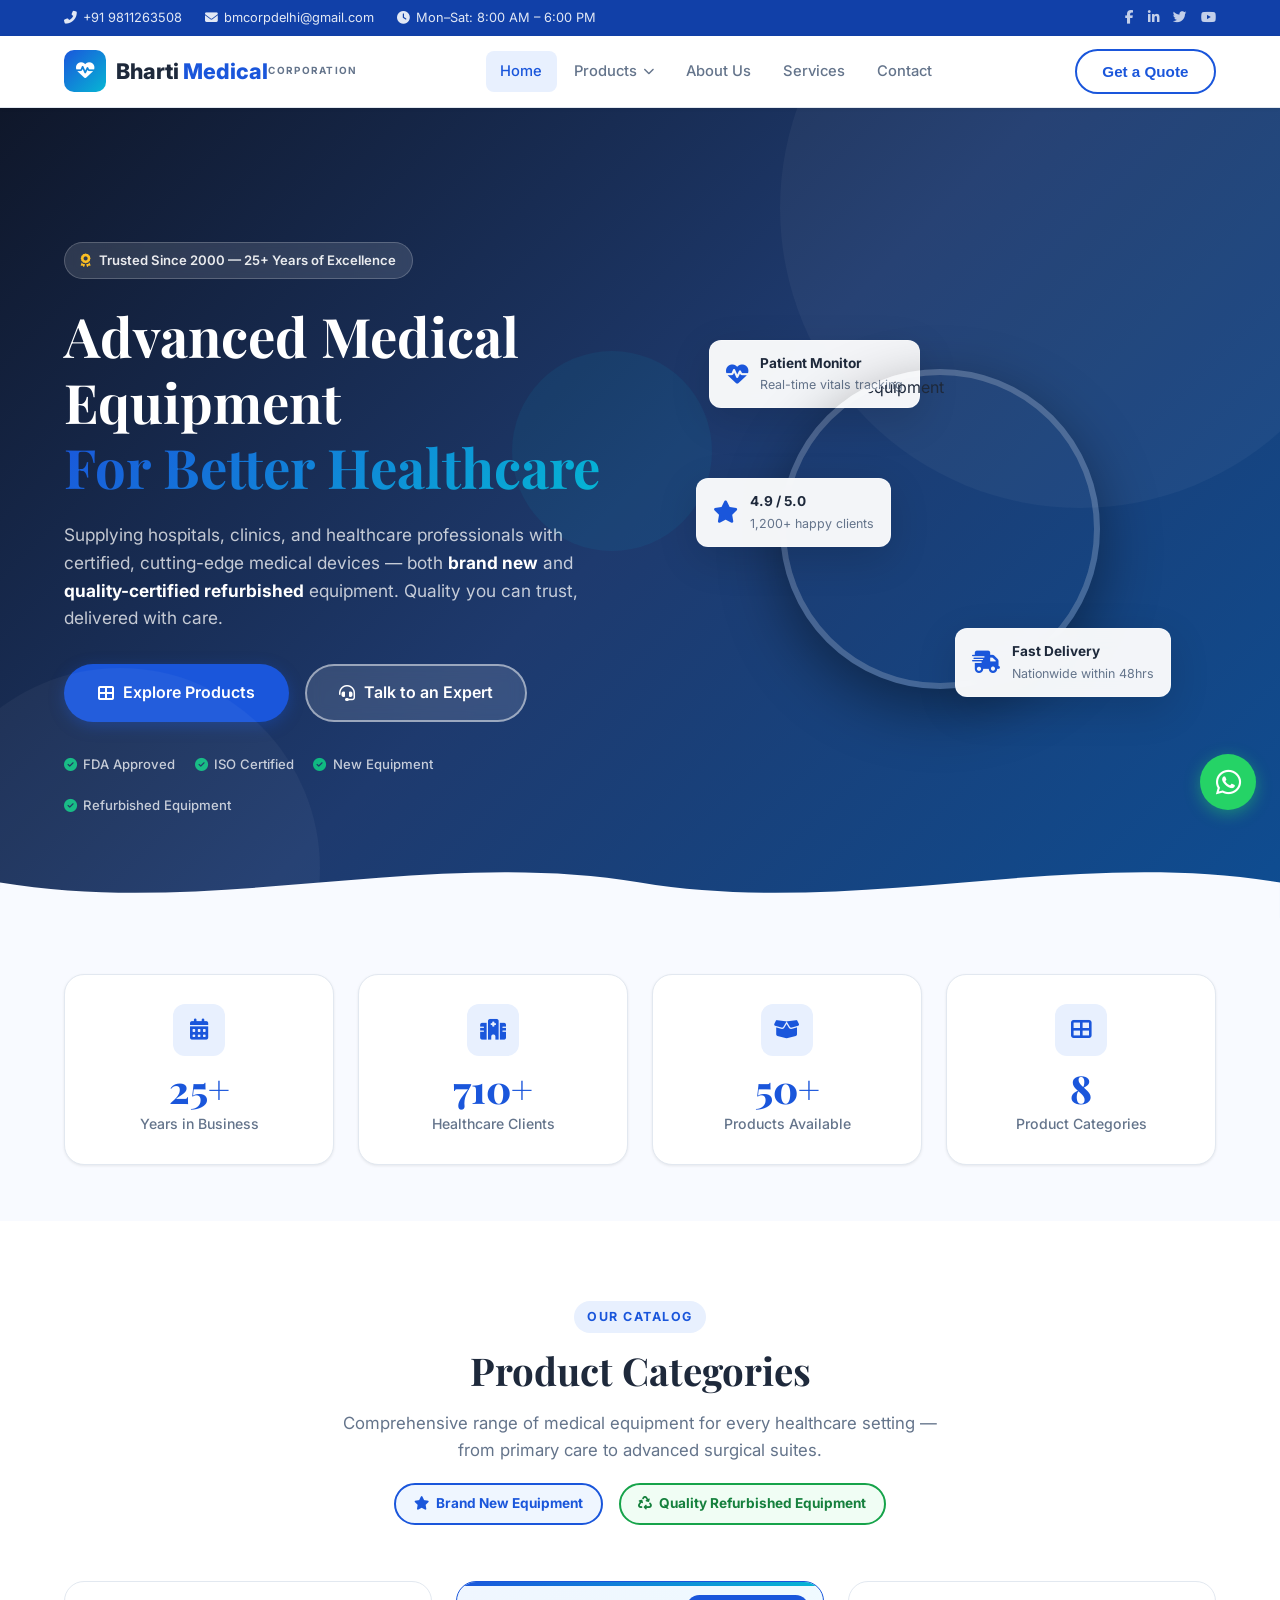
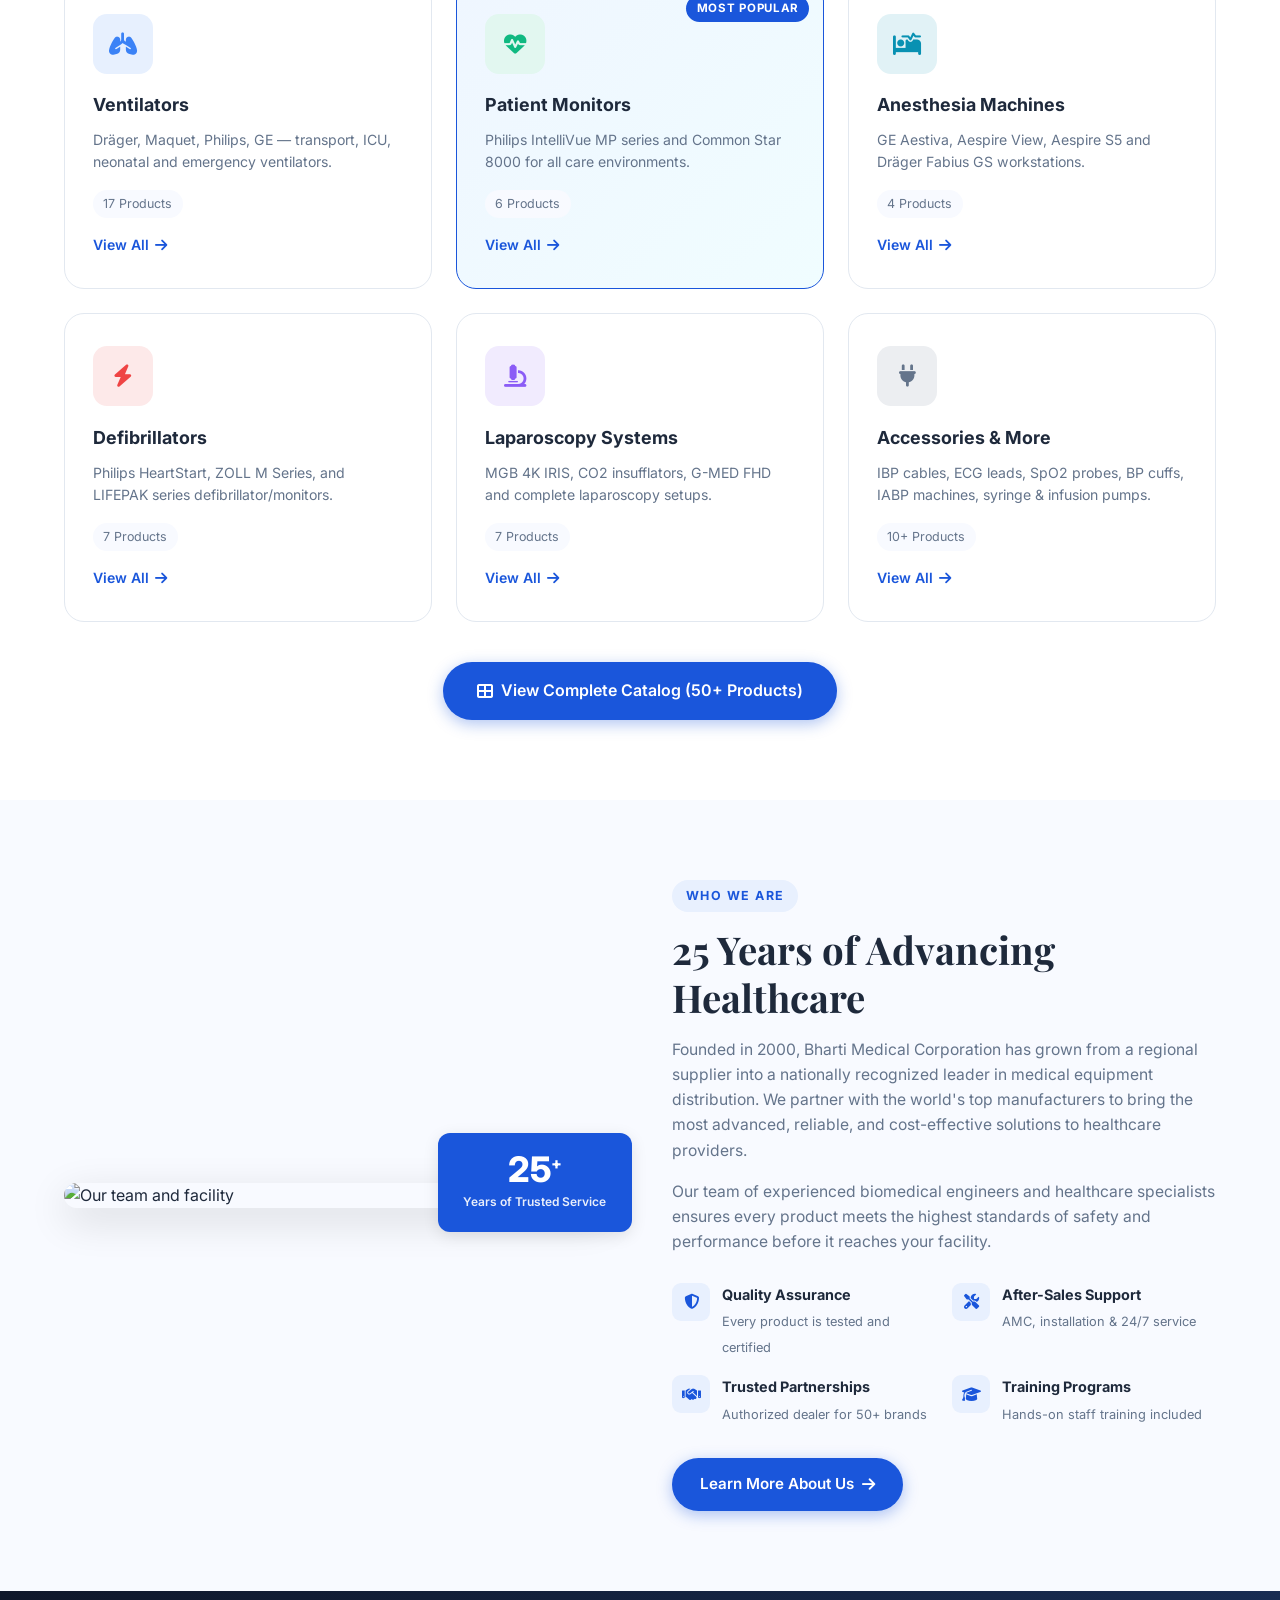
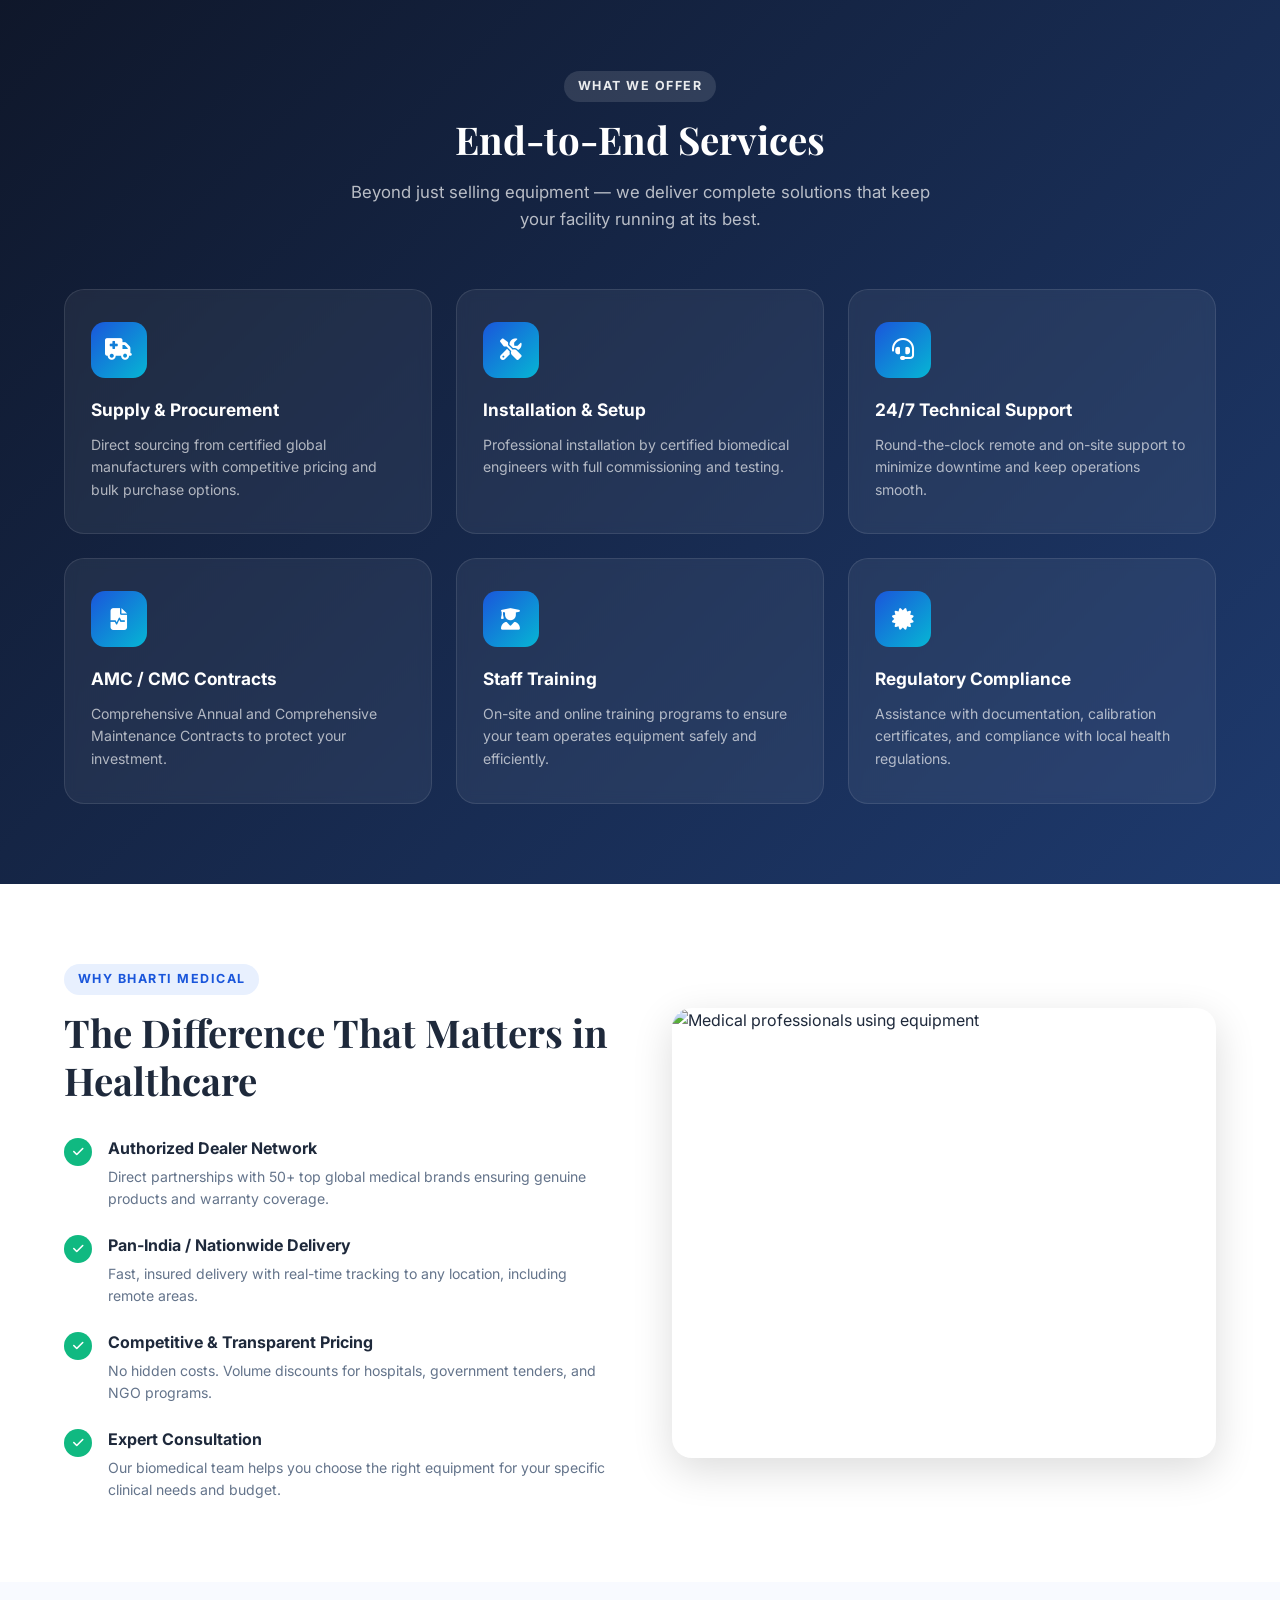
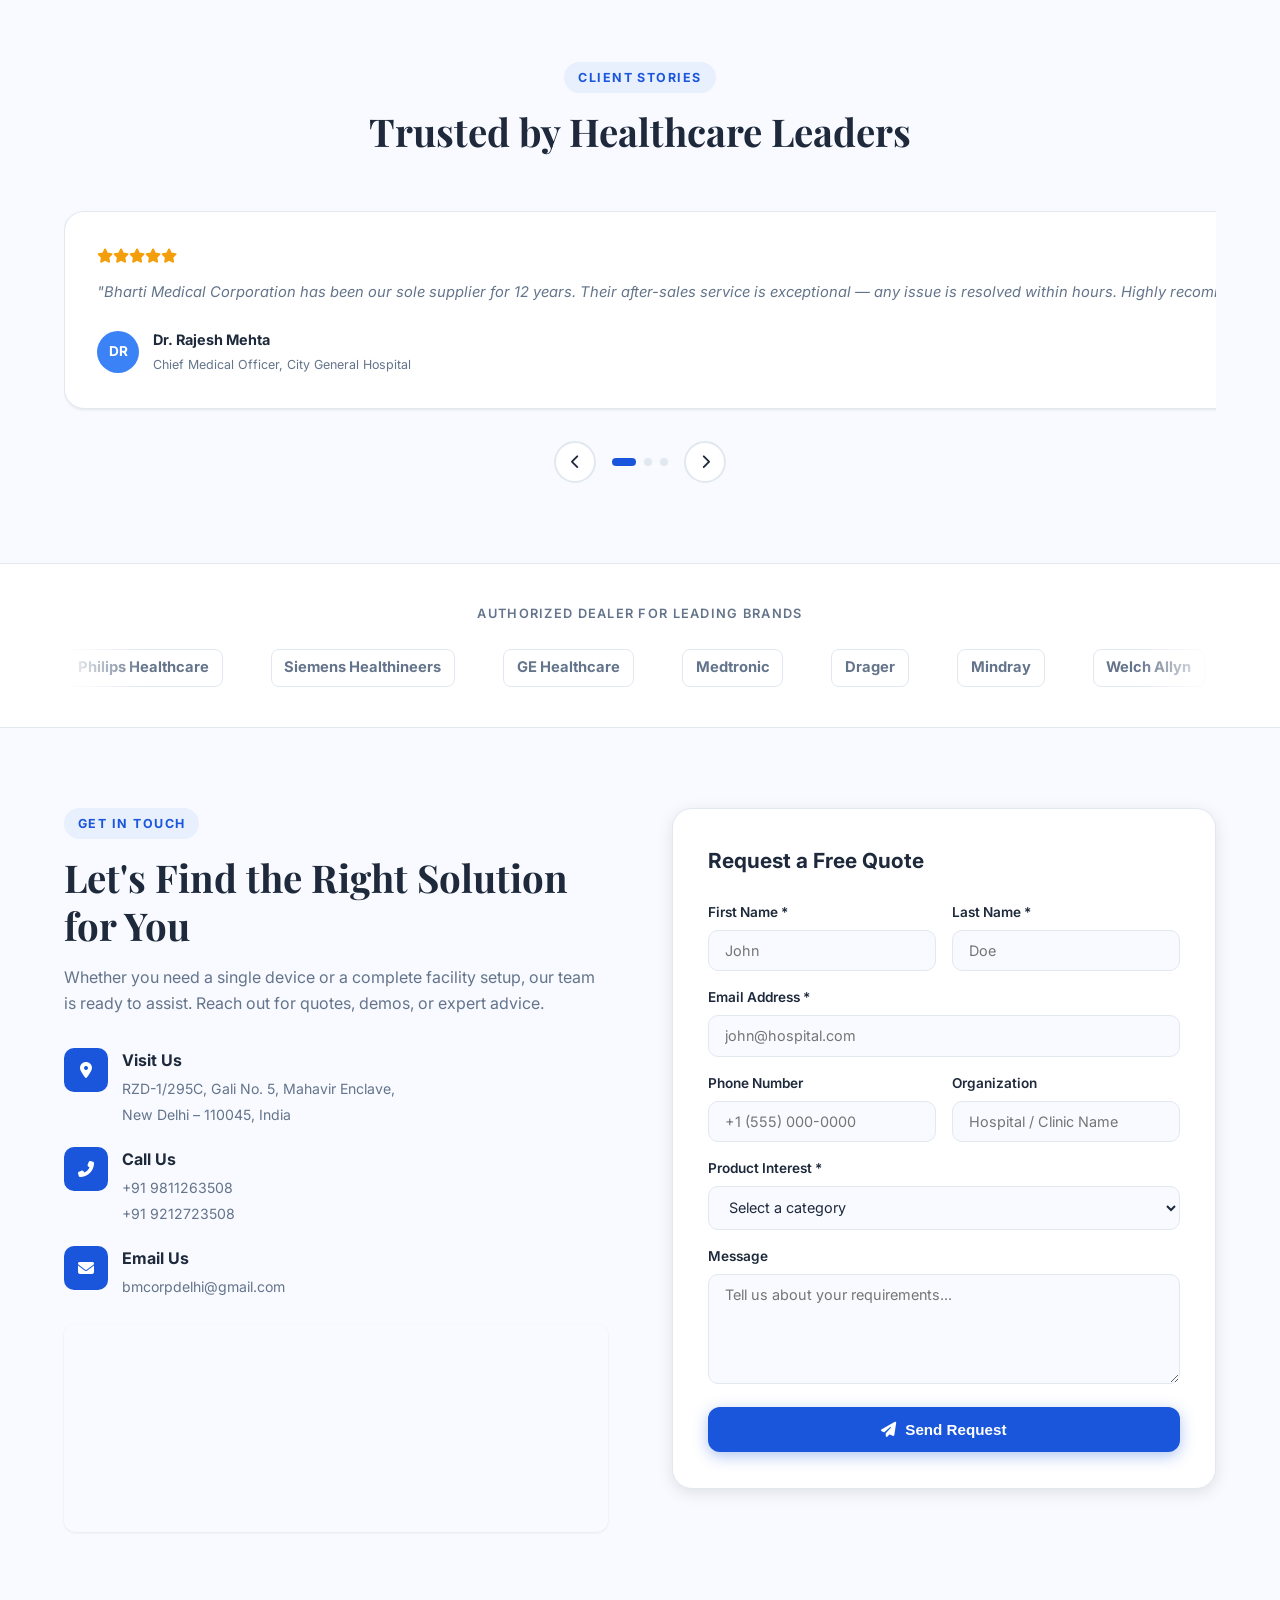
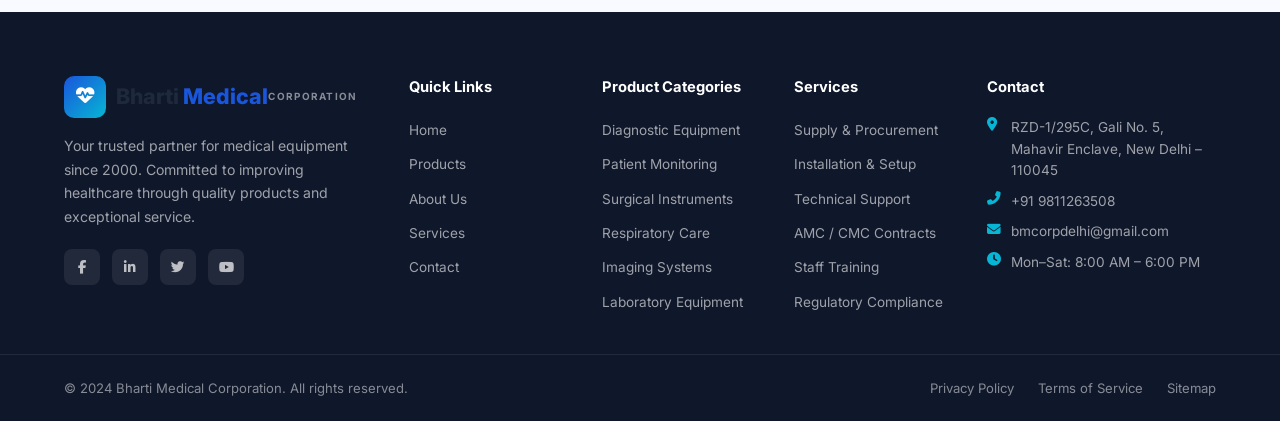
==== commit e01fb960: "Add SEO meta tags, schema markup, and WhatsApp button" ====
--- a/index.html
+++ b/index.html
@@ -3,9 +3,30 @@
 <head>
   <meta charset="UTF-8" />
   <meta name="viewport" content="width=device-width, initial-scale=1.0" />
-  <meta name="description" content="Bharti Medical Corporation — Trusted medical equipment supplier for over 20 years. Serving hospitals, clinics, and healthcare professionals with cutting-edge medical devices." />
-  <meta name="keywords" content="medical equipment, hospital equipment, diagnostic devices, surgical instruments, healthcare supplies" />
-  <title>Bharti Medical Corporation | Trusted Medical Equipment Since 2000</title>
+  <title>Bharti Medical Corporation | Medical Equipment Supplier Delhi India</title>
+  <meta name="description" content="Bharti Medical Corporation — Leading medical equipment supplier in New Delhi, India. Buy surgical instruments, hospital equipment, diagnostic devices. Call +91 9811263508." />
+  <meta name="keywords" content="medical equipment supplier Delhi, hospital equipment India, surgical instruments New Delhi, diagnostic devices Delhi, medical devices supplier India, healthcare equipment Delhi NCR, Bharti Medical Corporation, medical equipment shop Delhi, buy medical equipment India" />
+  <meta name="robots" content="index, follow" />
+  <meta name="author" content="Bharti Medical Corporation" />
+  <link rel="canonical" href="https://bhartimedicalcorp.netlify.app/" />
+
+  <!-- Geo tags for local SEO -->
+  <meta name="geo.region" content="IN-DL" />
+  <meta name="geo.placename" content="New Delhi" />
+  <meta name="geo.position" content="28.6139;77.2090" />
+  <meta name="ICBM" content="28.6139, 77.2090" />
+
+  <!-- Open Graph (shows preview when shared on WhatsApp, Facebook, LinkedIn) -->
+  <meta property="og:type" content="website" />
+  <meta property="og:url" content="https://bhartimedicalcorp.netlify.app/" />
+  <meta property="og:title" content="Bharti Medical Corporation | Medical Equipment Supplier Delhi" />
+  <meta property="og:description" content="Leading medical equipment supplier in New Delhi. Surgical instruments, hospital equipment, diagnostic devices. Call +91 9811263508." />
+  <meta property="og:site_name" content="Bharti Medical Corporation" />
+
+  <!-- Twitter Card -->
+  <meta name="twitter:card" content="summary" />
+  <meta name="twitter:title" content="Bharti Medical Corporation | Medical Equipment Supplier Delhi" />
+  <meta name="twitter:description" content="Leading medical equipment supplier in New Delhi. Surgical instruments, hospital equipment, diagnostic devices. Call +91 9811263508." />
 
   <!-- Fonts -->
   <link rel="preconnect" href="https://fonts.googleapis.com" />
@@ -16,6 +37,38 @@
   <link rel="stylesheet" href="https://cdnjs.cloudflare.com/ajax/libs/font-awesome/6.5.0/css/all.min.css" />
 
   <link rel="stylesheet" href="assets/css/style.css" />
+
+  <!-- JSON-LD Schema: tells Google exactly what your business is -->
+  <script type="application/ld+json">
+  {
+    "@context": "https://schema.org",
+    "@type": "MedicalBusiness",
+    "name": "Bharti Medical Corporation",
+    "url": "https://bhartimedicalcorp.netlify.app/",
+    "telephone": ["+91-9811263508", "+91-9212723508"],
+    "email": "bmcorpdelhi@gmail.com",
+    "description": "Leading medical equipment supplier in New Delhi, India. We supply surgical instruments, hospital equipment, and diagnostic devices to hospitals and clinics.",
+    "address": {
+      "@type": "PostalAddress",
+      "streetAddress": "RZD-1/295C, Gali No. 5, Mahavir Enclave",
+      "addressLocality": "New Delhi",
+      "addressRegion": "Delhi",
+      "postalCode": "110045",
+      "addressCountry": "IN"
+    },
+    "geo": {
+      "@type": "GeoCoordinates",
+      "latitude": 28.6139,
+      "longitude": 77.2090
+    },
+    "openingHours": "Mo,Tu,We,Th,Fr,Sa 08:00-18:00",
+    "priceRange": "₹₹",
+    "areaServed": ["Delhi", "New Delhi", "Delhi NCR", "India"],
+    "sameAs": [
+      "https://github.com/payal1203/BhartiMedicalCorp"
+    ]
+  }
+  </script>
 </head>
 <body>
 
@@ -635,6 +688,16 @@
     <i class="fas fa-chevron-up"></i>
   </button>
 
+  <!-- WhatsApp Floating Button -->
+  <a href="https://wa.me/919811263508?text=Hello%2C%20I%20am%20interested%20in%20your%20medical%20equipment.%20Please%20share%20more%20details."
+     class="whatsapp-float"
+     target="_blank"
+     rel="noopener noreferrer"
+     aria-label="Chat on WhatsApp">
+    <i class="fab fa-whatsapp"></i>
+    <span class="whatsapp-tooltip">Chat with us</span>
+  </a>
+
   <script src="assets/js/main.js"></script>
 </body>
 </html>
--- a/assets/css/style.css
+++ b/assets/css/style.css
@@ -1049,3 +1049,43 @@
   .hero__title { font-size: 1.9rem; }
   .hero__cta { flex-direction: column; }
 }
+
+/* ── WHATSAPP FLOATING BUTTON ───────────────────────────── */
+.whatsapp-float {
+  position: fixed;
+  bottom: 90px;
+  right: 24px;
+  background: #25D366;
+  color: #fff;
+  width: 56px;
+  height: 56px;
+  border-radius: 50%;
+  display: flex;
+  align-items: center;
+  justify-content: center;
+  font-size: 1.8rem;
+  box-shadow: 0 4px 16px rgba(37,211,102,0.45);
+  z-index: 9999;
+  text-decoration: none;
+  transition: transform 0.2s, box-shadow 0.2s;
+}
+.whatsapp-float:hover {
+  transform: scale(1.1);
+  box-shadow: 0 6px 24px rgba(37,211,102,0.6);
+}
+.whatsapp-tooltip {
+  position: absolute;
+  right: 64px;
+  background: #333;
+  color: #fff;
+  font-size: 0.8rem;
+  padding: 5px 10px;
+  border-radius: 6px;
+  white-space: nowrap;
+  opacity: 0;
+  pointer-events: none;
+  transition: opacity 0.2s;
+}
+.whatsapp-float:hover .whatsapp-tooltip {
+  opacity: 1;
+}
